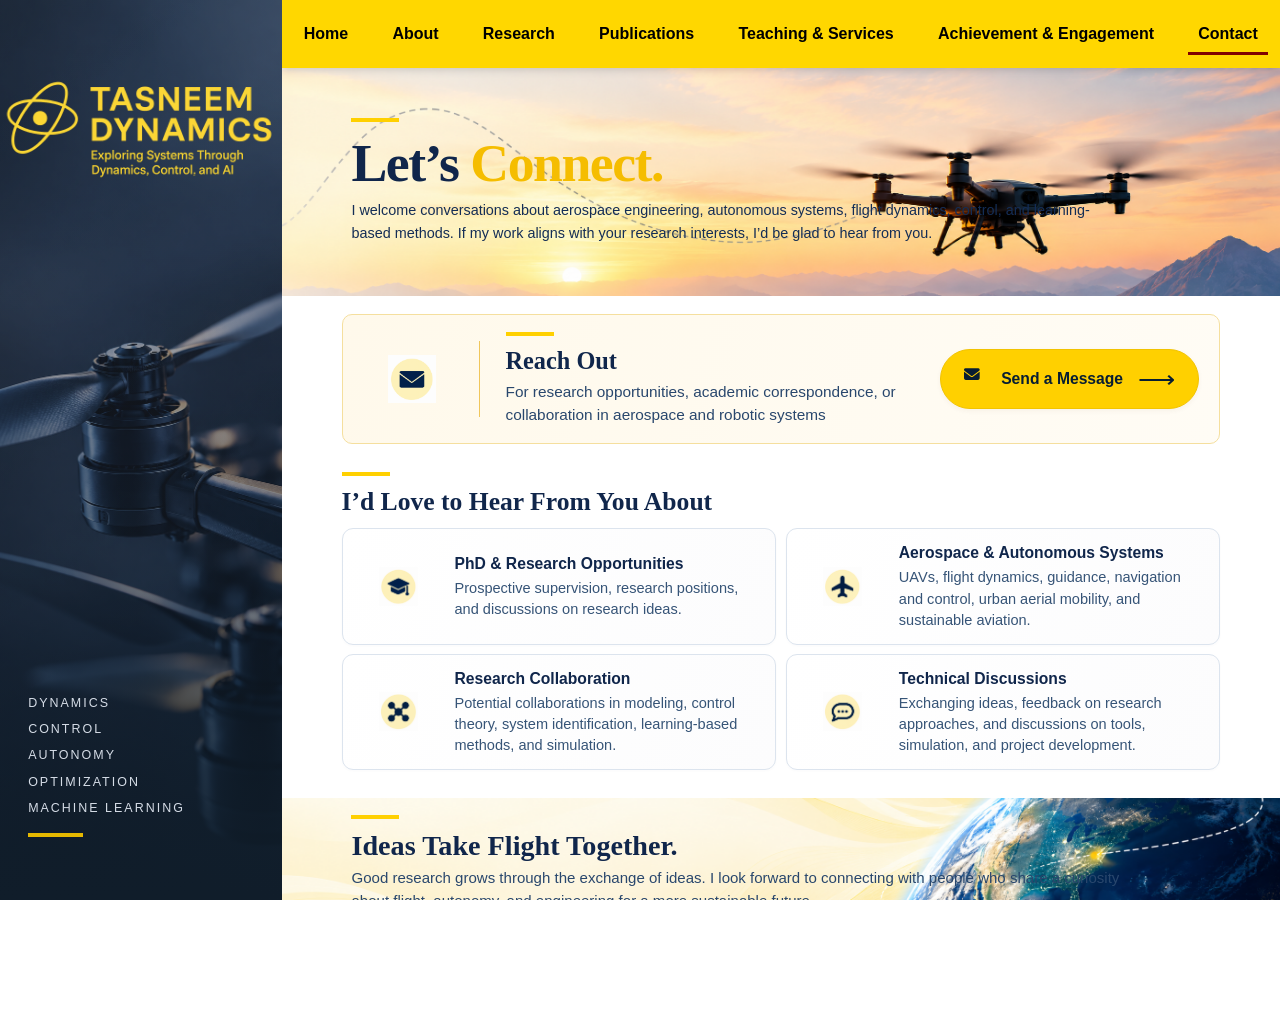
==== contact.html @ fa2614f3 "Update contact.html" ====
<!DOCTYPE html>
<html lang="en">
<head>
    <meta charset="UTF-8">
    <meta name="viewport" content="width=device-width, initial-scale=1.0">
    <title>Contact | Tasneem Dynamics</title>
    <link rel="stylesheet" href="global.css?v=1.0.0">
    <link rel="stylesheet" href="contact.css?v=1.0.0">
    <link href="https://fonts.googleapis.com/css2?family=Orbitron:wght@500&display=swap" rel="stylesheet">
    <link href="https://fonts.googleapis.com/css2?family=Montserrat:wght@700;800;900&display=swap" rel="stylesheet">
    <link rel="stylesheet" href="https://cdnjs.cloudflare.com/ajax/libs/font-awesome/6.5.2/css/all.min.css">
</head>

<body>
    <div class="homepage">
        <!-- LEFT PANEL: SHARED WITH HOMEPAGE -->
        <aside class="left-panel">
            <img src="logo1.png" alt="Tasneem Dynamics Logo" class="logo">
            <div class="sidebar-visual">
                <img src="Side Bar-Image.png" alt="" class="sidebar-bg">
            </div>

            <div class="sidebar-tags">
                <span>DYNAMICS</span>
                <span>CONTROL</span>
                <span>AUTONOMY</span>
                <span>OPTIMIZATION</span>
                <span>MACHINE LEARNING</span>
                <div class="sidebar-accent"></div>
            </div>
        </aside>

        <!-- RIGHT PANEL: SHARED WITH HOMEPAGE -->
        <div class="right-panel">

            <!-- NAVIGATION PANEL -->
            <nav class="navbar" aria-label="Main navigation">
                <ul> 
                    <li><a href="index.html">Home</a></li>
                    <li><a href="about.html">About</a></li>
                    <li><a href="research.html">Research</a></li>
                    <li><a href="publications.html">Publications</a></li>
                    <li><a href="teaching-and-services.html">Teaching & Services</a></li>
                    <li><a href="achievement.html">Achievement &amp; Engagement</a></li>
                    <li><a href="contact.html" class="active" aria-current="page">Contact</a></li>
                </ul>
            </nav>

            
            <!-- CONTACT PAGE CONTENT -->
            <main class="contact-page">
                <!-- HERO BANNER -->
                <section class="contact-hero">
                    <img src="Contact Banner.png" alt="" class="contact-hero-image">
                    <div class="contact-hero-content">
                        <div class="contact-accent"></div>
                        <h1>
                            Let’s <span>Connect.</span>
                        </h1>

                        <p class="contact-hero-description">
                            I welcome conversations about aerospace engineering,
                            autonomous systems, flight dynamics, control, and
                            learning-based methods. If my work aligns with your
                            research interests, I’d be glad to hear from you.
                        </p>
                    </div>
                </section>


                <!-- DIRECT CONTACT CARD -->
                <section class="contact-direct"
                         aria-labelledby="contact-direct-heading">
                    <!-- Envelope icon image -->
                    <div class="contact-mail-icon">
                        <img src="Envelope-Icon.png" alt="" aria-hidden="true">
                    </div>

                    <!-- Vertical divider -->
                    <div class="contact-direct-divider"
                         aria-hidden="true"></div>

                    <!-- Contact text -->
                    <div class="contact-direct-text">
                        <div class="contact-accent"></div>
                        <h2 id="contact-direct-heading">
                            Reach Out
                        </h2>

                        <p>
                            For research opportunities, academic correspondence,
                            or collaboration in aerospace and robotic systems
                        </p>

                    </div>
                    
                    <!-- Email button -->
                    <a class="contact-cta" href="mailto:atasneem3@gatech.edu?subject=Inquiry%20via%20Tasneem%20Dynamics">
                        <i class="fa-solid fa-envelope contact-cta-icon" aria-hidden="true"></i>
                        <span>Send a Message</span>
                        <span class="contact-cta-arrow"aria-hidden="true">⟶</span>
                    </a>
                </section>


                <!-- CONTACT TOPICS -->
                <section class="contact-topics"
                         aria-labelledby="contact-topics-heading">

                    <div class="contact-section-heading">
                        <div class="contact-accent"></div>
                        <h2 id="contact-topics-heading">
                            I’d Love to Hear From You About
                        </h2>

                    </div>
                    <div class="contact-topic-grid">

                        <!-- PhD & Research Opportunities -->
                        <article class="contact-topic-card">
                            <div class="contact-topic-icon">
                                <img src="Cap-Icon.png" alt="" aria-hidden="true">
                            </div>
                            <div class="contact-topic-text">
                                <h3>PhD &amp; Research Opportunities</h3>

                                <p>
                                    Prospective supervision, research positions,
                                    and discussions on research ideas.
                                </p>
                            </div>
                        </article>

                        <!-- Aerospace & Autonomous Systems -->
                        <article class="contact-topic-card">
                            <div class="contact-topic-icon">
                                <img src="Airplane-Icon.png" alt="" aria-hidden="true">
                            </div>

                            <div class="contact-topic-text">
                                <h3>Aerospace &amp; Autonomous Systems</h3>

                                <p>
                                    UAVs, flight dynamics, guidance, navigation
                                    and control, urban aerial mobility, and
                                    sustainable aviation.
                                </p>
                            </div>
                        </article>

                        <!-- Research Collaboration -->
                        <article class="contact-topic-card">

                            <div class="contact-topic-icon">
                                <img src="Network-Icon.png" alt="" aria-hidden="true">
                            </div>

                            <div class="contact-topic-text">
                                <h3>Research Collaboration</h3>

                                <p>
                                    Potential collaborations in modeling,
                                    control theory, system identification,
                                    learning-based methods, and simulation.
                                </p>
                            </div>
                        </article>

                        <!-- Technical Discussions -->
                        <article class="contact-topic-card">
                            <div class="contact-topic-icon">
                                <img src="Chat-Icon.png" alt="" aria-hidden="true">
                            </div>

                            <div class="contact-topic-text">
                                <h3>Technical Discussions</h3>

                                <p>
                                    Exchanging ideas, feedback on research
                                    approaches, and discussions on tools,
                                    simulation, and project development.
                                </p>
                            </div>
                        </article>
                    </div>
                </section>


                <!-- CLOSING SECTION -->
                <section class="contact-closing">

                    <img src="Closing Banner.png" alt="" class="contact-closing-image">
                    <div class="contact-closing-content">
                        <div class="contact-accent"></div>
                        <h2>
                            Ideas Take Flight Together.
                        </h2>

                        <p>
                            Good research grows through the exchange of ideas.
                            I look forward to connecting with people who share
                            a curiosity about flight, autonomy, and engineering
                            for a more sustainable future.
                        </p>
                    </div>
                </section>
            </main>


            <!-- FOOTER: SAME STRUCTURE AND CLASS NAMES AS HOMEPAGE -->
            <footer class="site-footer">
                <div class="footer-brand">
                    <img src="Footer-Logo.png" alt="Tasneem Dynamics" class="footer-logo">
                </div>

                <div class="footer-divider" aria-hidden="true"></div>

                <p class="footer-tagline">
                    "Exploring dynamics.  Advancing autonomy.  Shaping flight towards sustainabilty."
                </p>

                <div class="footer-divider footer-social-divider" aria-hidden="true"></div>
                <div class="footer-socials">
                    <a href="https://www.linkedin.com/in/anika-tasneem-a49618443/"
                       class="footer-social-link" aria-label="LinkedIn" title="LinkedIn">
                        <i class="fa-brands fa-linkedin-in" aria-hidden="true"></i>
                    </a>

                    <a href="https://github.com/ATasneem7"
                       class="footer-social-link"
                       aria-label="GitHub"
                       title="GitHub">

                        <i class="fa-brands fa-github"
                           aria-hidden="true"></i>
                    </a>

                    <a href="https://atasneem7.github.io/TasneemDynamics.github.io/"
                       class="footer-social-link"
                       aria-label="Research and academic profile"
                       title="Research profile">

                        <i class="fa-solid fa-graduation-cap"
                           aria-hidden="true"></i>
                    </a>

                    <a href="mailto:atasneem3@gatech.edu"
                       class="footer-social-link"
                       aria-label="Email"
                       title="Email">

                        <i class="fa-solid fa-envelope"
                           aria-hidden="true"></i>
                    </a>

                </div>

            </footer>

        </div>
    </div>

    <!-- Shared JavaScript -->
    <script src="script.js?v=1.0.3"></script>

</body>
</html>
---- global.css ----
/*GENERAL RESET */
*{
    margin:0;
    padding:0;
    box-sizing:border-box;
}

html,
body{
    width:100%;
    height:100%;
    overflow-x:hidden;
    font-family:'Roboto',sans-serif;
}

/*PAGE LAYOUT*/
.homepage{
    display:flex;
    width:100vw;
}

/* LEFT SIDEBAR */
.left-panel {
    flex: 0 0 22%;
    height: 100vh;
    position: sticky;
    top: 0;
    align-self: flex-start;

    display: flex;
    flex-direction: column;
    align-items: center;

    overflow: hidden;
    isolation: isolate;

    background: linear-gradient(
        145deg,
        #252B35 0%,
        #303745 55%,
        #182633 100%
    );
}

/* LOGO */
.logo {
    position: relative;
    z-index: 2;

    display: block;
    width: 130%;
    max-width: 430px;
    height: auto;

    margin-top: 5px;
    flex-shrink: 0;
}

/* BACKGROUND IMAGE AREA */
.sidebar-visual {
    position: absolute;
    inset: 0;                 /* Start at the very top */
    z-index: -1;
    overflow: hidden;
}

.sidebar-bg {
    display: block;
    width: 100%;
    height: 100%;
    object-fit: cover;
    object-position: center;
    opacity: 0.65;
}

/* DARK OVERLAY FOR READABILITY */
.sidebar-visual::after {
    content: "";
    position: absolute;
    inset: 0;
    background: linear-gradient(
        to bottom,
        rgba(37, 43, 53, 0.20) 0%,
        rgba(25, 35, 48, 0.15) 35%,
        rgba(13, 25, 38, 0.45) 70%,
        #101D2A 100%
    );
}

/* RESEARCH TAGS */
.sidebar-tags {
    position: absolute;
    z-index: 2;
    left: 10%;
    bottom: 7%;
    display: flex;
    flex-direction: column;
    align-items: flex-start;
    gap: 10px;
    color: #D5DCE6;
    font-family: 'Roboto', sans-serif;
    font-size: 0.78rem;
    font-weight: 500;
    letter-spacing: 2px;
    line-height: 1.3;
}

/* YELLOW ACCENT LINE */
.sidebar-accent {
    width: 55px;
    height: 4px;
    margin-top: 7px;
    background: #E5B800;
}

/* RESPONSIVE ADJUSTMENTS */
@media (max-width: 900px) {
    .left-panel {
        flex-basis: 25%;
    }

    .logo {
        width: 90%;
        margin-top:45px;
    }

    .sidebar-tags {
        left: 8%;
        font-size: 0.68rem;
        letter-spacing: 1.5px;
        gap: 8px;
    }
}

@media (max-width: 600px) {
    .left-panel {
        display: none;
    }
}

/*RIGHT PANEL*/
.right-panel{
    flex:1;
    position:relative;
    background:#ffffff;
    display:flex;
    flex-direction:column;
    padding:0;
    margin:0;
    overflow-y:auto;
}

/*NAVBAR */
.navbar{
    position:absolute;
    top:0;
    left:0;
    width:100%;
    height:68px;
    background:#FFD700;
    z-index:100;
    box-shadow:0 2px 8px rgba(0,0,0,0.15);
    animation:slideDown 0.6s ease;
}

.navbar ul{
    height:100%;
    display:flex;
    justify-content:space-around;
    align-items:center;
    list-style:none;
}

.navbar li a{
    text-decoration:none;
    color:#000;
    font-weight:700;
    font-size:1rem;
    position:relative;
    transition:0.3s ease;
}

.navbar li a:hover{
    color:#9e2a2b;
}

.navbar li a::after{
    content:"";
    position:absolute;
    left:0;
    bottom:-4px;
    width:0;
    height:2px;
    background:#fcbf49;
    transition:0.3s ease;
}

.navbar li a:hover::after{
    width:100%;
}

/* CURRENT PAGE INDICATOR */
.navbar li a.active,
.navbar li a[aria-current="page"] {
    color: #000000;
    font-weight: 700; /* Keep the original font weight */
    background: transparent;
    border-radius: 0;
}

/* Active underline uses the existing hover accent color */
.navbar li a.active::after,
.navbar li a[aria-current="page"]::after {
    width: 100%;
    height: 3px;
    background: #800000;
}

/* Give links some breathing room for the highlight */
.navbar li a {
    display: inline-block;
    padding: 8px 10px;
}


/* TASNEEM DYNAMICS FOOTER */
.site-footer {
    width: 100%;
    min-height: 90px;
    padding: 12px 28px;

    display: flex;
    align-items: center;
    justify-content: space-between;
    gap: 22px;

    flex-shrink: 0;

    background: linear-gradient(
        105deg,
        #001725 0%,
        #062337 55%,
        #001725 100%
    );

    color: #ffffff;
    border-top: 1px solid rgba(255, 255, 255, 0.12);
}

/* COMPLETE BRAND LOGO */

.footer-brand {
    flex: 0 0 155px;
    min-width: 0;

    display: flex;
    align-items: center;
    justify-content: flex-start;
}

.footer-logo {
    display: block;
    width: 155px;
    max-width: 100%;
    height: auto;
    max-height: 62px;
    object-fit: contain;
    object-position: left center;
}

/* VERTICAL ACCENT DIVIDERS */

.footer-divider {
    width: 2px;
    height: 40px;
    flex: 0 0 2px;
    opacity: 1;
    background: #FFFFFF;
}

/* TAGLINE */

.footer-tagline {
    flex: 1 1 auto;
    min-width: 0;
    margin: 0;
    padding: 0 8px;

    color: #E5EAF0;
    font-family: Georgia, "Times New Roman", serif;
    font-size: 15px;
    font-style: italic;
    font-weight: 600;
    line-height: 1.6;
    text-align: center;
}

/* SOCIAL ICON GROUP */

.footer-socials {
    display: flex;
    align-items: center;
    justify-content: flex-end;
    gap: 17px;
    flex: 0 0 auto;
}

/* CIRCULAR SOCIAL ICONS */

.footer-social-link {
    width: 36px;
    height: 36px;
    flex: 0 0 36px;

    display: inline-flex;
    align-items: center;
    justify-content: center;

    border-radius: 50%;
    background: #F4F6FA;
    color: #10263B;

    font-size: 18px;
    text-decoration: none;

    transition:
        background 0.2s ease,
        color 0.2s ease,
        transform 0.2s ease;
}

.footer-social-link:hover {
    background: #FFD000;
    color: #10263B;
    transform: translateY(-2px);
}

/* TABLET */

@media (max-width: 1050px) {
    .site-footer {
        padding: 14px 18px;
        gap: 14px;
    }

    .footer-brand {
        flex-basis: 125px;
    }

    .footer-logo {
        width: 125px;
    }

    .footer-tagline {
        font-size: 12px;
        padding: 0 4px;
    }

    .footer-socials {
        gap: 10px;
    }

    .footer-social-link {
        width: 33px;
        height: 33px;
        flex-basis: 33px;
        font-size: 16px;
    }
}

/* MOBILE */

@media (max-width: 700px) {
    .site-footer {
        flex-wrap: wrap;
        justify-content: center;
        padding: 20px 18px;
        gap: 14px;
    }

    .footer-brand {
        flex: 0 1 155px;
        justify-content: center;
    }

    .footer-logo {
        width: 155px;
    }

    .footer-divider {
        display: none;
    }

    .footer-tagline {
        flex: 0 0 100%;
        order: 2;
        text-align: center;
        font-size: 12px;
    }

    .footer-socials {
        flex: 0 0 100%;
        order: 3;
        justify-content: center;
        gap: 16px;
    }

    .footer-social-link {
        width: 35px;
        height: 35px;
        flex-basis: 35px;
    }
}
---- contact.css ----
/* CONTACT PAGE-specific styles only. */

/* PAGE CONTENT */
.contact-page {
    width: 100%;
    flex: 0 0 auto;
    padding-top: 68px;
    background: #FFFFFF;
    color: #10264B;
    overflow: hidden;
}

/* HERO BANNER */
.contact-hero {
    position: relative;
    width: 100%;
    min-height: 228px;
    display: flex;
    align-items: center;
    overflow: hidden;
    isolation: isolate;
    background: #FFF9EE;
}

.contact-hero-image {
    position: absolute;
    inset: 0;
    z-index: -1;
    display: block;
    width: 100%;
    height: 100%;
    object-fit: cover;
    object-position: center;
}

.contact-hero-content {
    position: relative;
    z-index: 1;
    width: 100%;
    max-width: 850px;
    padding: 20px 0 22px;
    margin-left: 7%;
}

.contact-accent {
    width: 48px;
    height: 4px;
    flex: 0 0 auto;
    background: #FFD000;
    margin-bottom: 12px;
}

.contact-hero-content h1 {
    margin: 0 0 7px;
    color: #10264B;
    font-family: Georgia, "Times New Roman", serif;
    font-size: clamp(2.8rem, 4.2vw, 4.5rem);
    font-weight: 700;
    line-height: 1.08;
    letter-spacing: -1.5px;
}

.contact-hero-content h1 span {
    color: #F5BD00;
}

.contact-hero-description {
    max-width: 740px;
    margin: 0;
    color: #142D55;
    font-family: "Roboto", Arial, sans-serif;
    font-size: clamp(0.9rem, 1.1vw, 1.12rem);
    font-weight: 400;
    line-height: 1.55;
}


/* DIRECT CONTACT CARD*/

.contact-direct {
    width: 88%;
    max-width: 1280px;
    min-height: 120px;
    margin: 18px auto 28px;
    padding: 17px 20px 17px 28px;
    display: flex;
    align-items: center;
    gap: 26px;
    background: linear-gradient(
        105deg,
        #FFF9EB 0%,
        #FFFCF5 100%
    );
    border: 1px solid #F5DF9E;
    border-radius: 10px;
}


/* Envelope icon circle */

.contact-mail-icon {
    width: 82px;
    height: 82px;
    flex: 0 0 82px;
    display: flex;
    align-items: center;
    justify-content: center;
    border-radius: 50%;
}

.contact-mail-icon img {
    display: block;
    width: 48px;
    height: 48px;
    object-fit: contain;
}

/* Vertical divider */
.contact-direct-divider {
    width: 1px;
    height: 76px;
    flex: 0 0 1px;
    background: #F0C65B;
}

/* Direct-contact text */
.contact-direct-text {
    flex: 1 1 auto;
    min-width: 0;
}

.contact-direct-text .contact-accent {
    margin-bottom: 10px;
}

.contact-direct-text h2 {
    margin: 0 0 5px;
    color: #10264B;
    font-family: Georgia, "Times New Roman", serif;
    font-size: clamp(1.45rem, 1.9vw, 1.9rem);
    font-weight: 700;
    line-height: 1.2;
}

.contact-direct-text p {
    max-width: 610px;
    margin: 0;
    color: #29476D;
    font-family: "Roboto", Arial, sans-serif;
    font-size: 0.96rem;
    line-height: 1.5;
}


/* Yellow email button */

.contact-cta {
    min-height: 60px;
    min-width: 230px;
    flex: 0 0 auto;
    padding: 12px 23px;
    display: inline-flex;
    align-items: center;
    justify-content: center;
    gap: 12px;
    background: #FFD000;
    border: 1px solid #F2C300;
    border-radius: 999px;
    color: #071D32;
    font-family: "Roboto", Arial, sans-serif;
    font-size: 0.98rem;
    font-weight: 700;
    text-decoration: none;
    white-space: nowrap;
    box-shadow: 0 2px 5px rgba(90, 65, 0, 0.05);
    transition:
        background 0.2s ease,
        box-shadow 0.2s ease,
        transform 0.2s ease;
}

.contact-cta-icon {
    display: block;
    width: 25px;
    height: 25px;
    flex: 0 0 25px;
    object-fit: contain;
}

.contact-cta-arrow {
    display: inline-block;
    margin-left: 3px;
    font-family: Arial, sans-serif;
    font-size: 1.65rem;
    font-weight: 400;
    line-height: 1;
}

.contact-cta:hover {
    background: #F5C400;
    box-shadow: 0 5px 12px rgba(90, 65, 0, 0.14);
    transform: translateY(-2px);
}

.contact-cta:focus-visible {
    outline: 3px solid #10264B;
    outline-offset: 4px;
}


/* CONTACT TOPICS*/

.contact-topics {
    width: 88%;
    max-width: 1280px;
    margin: 0 auto 28px;
}


/* Accent line and section heading */
.contact-section-heading {
    margin: 0 0 10px;
}

.contact-section-heading .contact-accent {
    margin-bottom: 10px;
}

.contact-section-heading h2 {
    margin: 0;
    color: #10264B;
    font-family: Georgia, "Times New Roman", serif;
    font-size: clamp(1.55rem, 2vw, 2rem);
    font-weight: 700;
    line-height: 1.25;
}


/* Two-column card grid */
.contact-topic-grid {
    display: grid;
    grid-template-columns: repeat(2, minmax(0, 1fr));
    gap: 9px 10px;
}


/* Individual cards */
.contact-topic-card {
    min-width: 0;
    min-height: 96px;
    padding: 13px 22px;
    display: flex;
    align-items: center;
    gap: 22px;
    background: linear-gradient(
        110deg,
        #FFFFFF 0%,
        #FCFCFD 100%
    );

    border: 1px solid #DCE4EE;
    border-radius: 11px;
    box-shadow: 0 1px 3px rgba(16, 38, 75, 0.025);
    transition:
        border-color 0.2s ease,
        box-shadow 0.2s ease,
        transform 0.2s ease;
}

.contact-topic-card:hover {
    border-color: #E5C65F;
    box-shadow: 0 4px 12px rgba(16, 38, 75, 0.07);
    transform: translateY(-2px);
}

/* Circular image-icon backgrounds */
.contact-topic-icon {
    width: 68px;
    height: 68px;
    flex: 0 0 68px;
    display: flex;
    align-items: center;
    justify-content: center;
    border-radius: 50%;
}

.contact-topic-icon img {
    display: block;
    width: 39px;
    height: 39px;
    object-fit: contain;
}

/* Card headings and descriptions */
.contact-topic-text {
    flex: 1 1 auto;
    min-width: 0;
}

.contact-topic-text h3 {
    margin: 0 0 4px;
    color: #10264B;
    font-family: "Roboto", Arial, sans-serif;
    font-size: 0.98rem;
    font-weight: 700;
    line-height: 1.35;
}

.contact-topic-text p {
    margin: 0;
    color: #365477;
    font-family: "Roboto", Arial, sans-serif;
    font-size: 0.91rem;
    font-weight: 400;
    line-height: 1.45;
}

/* CLOSING BANNER */
.contact-closing {
    position: relative;
    width: 100%;
    min-height: 126px;
    display: flex;
    align-items: center;
    overflow: hidden;
    isolation: isolate;
    background: #FFF9EC;
}

.contact-closing-image {
    position: absolute;
    inset: 0;
    z-index: -1;
    display: block;
    width: 100%;
    height: 100%;
    object-fit: cover;
    object-position: center;
}

.contact-closing-content {
    position: relative;
    z-index: 1;
    width: 100%;
    max-width: 900px;
    padding: 17px 0 19px;
    margin-left: 7%;
}

.contact-closing-content .contact-accent {
    margin-bottom: 10px;
}

.contact-closing-content h2 {
    margin: 0 0 4px;
    color: #10264B;
    font-family: Georgia, "Times New Roman", serif;
    font-size: clamp(1.6rem, 2.2vw, 2.15rem);
    font-weight: 700;
    line-height: 1.2;
}

.contact-closing-content p {
    max-width: 790px;
    margin: 0;
    color: #29476D;
    font-family: "Roboto", Arial, sans-serif;
    font-size: 0.94rem;
    line-height: 1.5;
}


/* RESPONSIVE ADJUSTMENTS*/
/* Medium screens */

@media (max-width: 1100px) {
    .contact-hero-content {
        margin-left: 5%;
        max-width: 78%;
    }
    .contact-direct {
        width: 92%;
        gap: 18px;
        padding: 17px 18px;
    }
    .contact-cta {
        min-width: 195px;
        padding: 12px 17px;
        gap: 9px;
        font-size: 0.9rem;
    }
    .contact-topics {
        width: 92%;
    }
    .contact-topic-card {
        padding: 12px 15px;
        gap: 15px;
    }
    .contact-topic-icon {
        width: 60px;
        height: 60px;
        flex-basis: 60px;
    }
    .contact-topic-icon img {
        width: 35px;
        height: 35px;
    }

    .contact-topic-text h3 {
        font-size: 0.92rem;
    }
    .contact-topic-text p {
        font-size: 0.85rem;
    }
    .contact-closing-content {
        margin-left: 5%;
        max-width: 76%;
    }
}

/* Tablets and narrower layouts */
@media (max-width: 800px) {
    .contact-hero {
        min-height: 240px;
    }
    .contact-hero-content {
        max-width: 86%;
        margin-left: 5%;
        padding: 24px 0;
    }
    .contact-hero-content h1 {
        font-size: clamp(2.5rem, 6vw, 3.5rem);
    }
    .contact-hero-description {
        max-width: 570px;
        font-size: 0.92rem;
    }
    .contact-direct {
        align-items: center;
        flex-wrap: wrap;
        gap: 16px;
        padding: 20px;
        margin-top: 20px;
        margin-bottom: 30px;
    }
    .contact-mail-icon {
        width: 68px;
        height: 68px;
        flex-basis: 68px;
    }

    .contact-mail-icon img {
        width: 40px;
        height: 40px;
    }
    .contact-direct-divider {
        height: 65px;
    }
    .contact-direct-text {
        flex: 1 1 60%;
    }
    .contact-cta {
        margin-left: auto;
    }
    .contact-topic-grid {
        grid-template-columns: 1fr;
        gap: 10px;
    }
    .contact-topic-card {
        min-height: 100px;
        padding: 15px 20px;
        gap: 20px;
    }
    .contact-topic-icon {
        width: 68px;
        height: 68px;
        flex-basis: 68px;
    }
    .contact-topic-icon img {
        width: 39px;
        height: 39px;
    }
    .contact-topic-text h3 {
        font-size: 0.98rem;
    }
    .contact-topic-text p {
        font-size: 0.91rem;
    }
    .contact-topics {
        margin-bottom: 30px;
    }
    .contact-closing {
        min-height: 145px;
    }
    .contact-closing-content {
        max-width: 85%;
        padding: 22px 0;
    }
}

/* Mobile screens */
@media (max-width: 600px) {

    .contact-page {
        padding-top: 68px;
    }
    .contact-hero {
        min-height: 265px;
    }
    .contact-hero-image {
        object-position: 62% center;
    }
    .contact-hero-content {
        max-width: 90%;
        margin-left: 5%;
        padding: 25px 0;
    }
    .contact-hero-content h1 {
        font-size: clamp(2.35rem, 9vw, 3.1rem);
        letter-spacing: -0.8px;
    }
    .contact-hero-description {
        max-width: 100%;
        font-size: 0.87rem;
        line-height: 1.55;
    }
    .contact-direct {
        width: 92%;
        margin-top: 18px;
        margin-bottom: 30px;

        padding: 20px 17px;
        gap: 14px;
    }
    .contact-mail-icon {
        width: 58px;
        height: 58px;
        flex-basis: 58px;
    }
    .contact-mail-icon img {
        width: 34px;
        height: 34px;
    }
    .contact-direct-divider {
        height: 58px;
    }
    .contact-direct-text {
        flex: 1 1 calc(100% - 90px);
    }
    .contact-direct-text h2 {
        font-size: 1.4rem;
    }
    .contact-direct-text p {
        font-size: 0.86rem;
    }
    .contact-cta {
        width: 100%;
        min-width: 0;
        min-height: 54px;
        margin: 5px 0 0;
        padding: 12px 18px;
    }

    .contact-topics {
        width: 92%;
        margin-bottom: 28px;
    }
    .contact-section-heading {
        margin-bottom: 14px;
    }

    .contact-section-heading h2 {
        font-size: 1.55rem;
    }
    .contact-topic-card {
        min-height: 100px;
        padding: 14px;
        gap: 14px;
    }
    .contact-topic-icon {
        width: 57px;
        height: 57px;
        flex-basis: 57px;
    }
    .contact-topic-icon img {
        width: 33px;
        height: 33px;
    }

    .contact-topic-text h3 {
        font-size: 0.91rem;
    }

    .contact-topic-text p {
        font-size: 0.83rem;
        line-height: 1.45;
    }

    .contact-closing {
        min-height: 175px;
    }

    .contact-closing-image {
        object-position: 60% center;
    }

    .contact-closing-content {
        max-width: 90%;
        margin-left: 5%;
        padding: 22px 0;
    }

    .contact-closing-content h2 {
        font-size: 1.55rem;
    }

    .contact-closing-content p {
        font-size: 0.86rem;
        line-height: 1.5;
    }
}
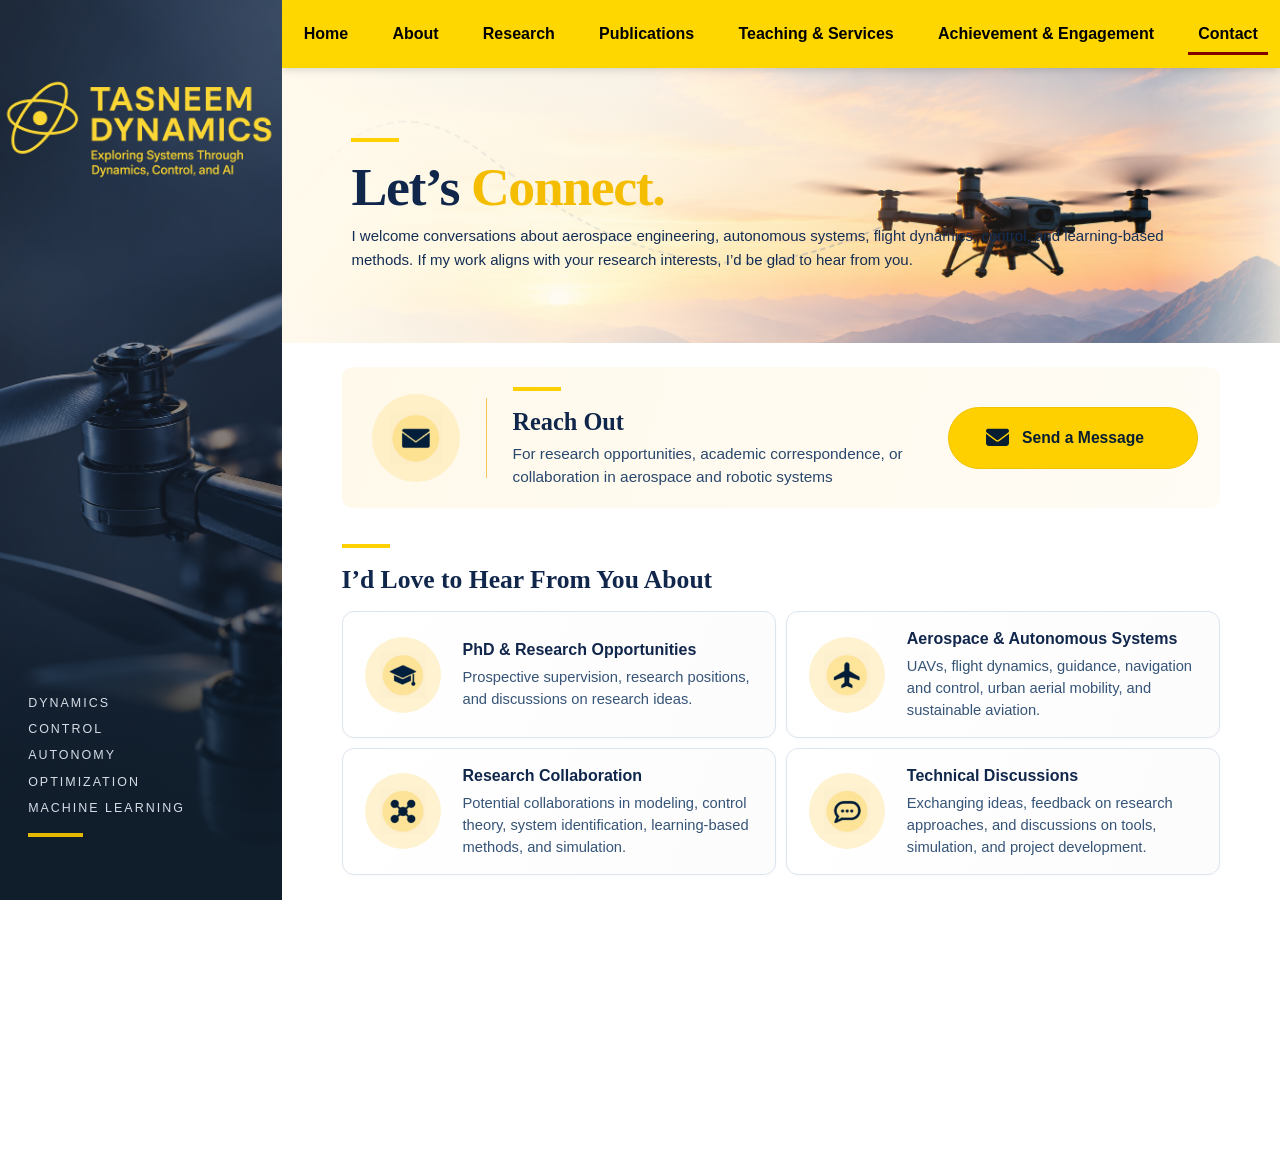
==== commit bd4be0e0: "Update contact.html" ====
--- a/contact.html
+++ b/contact.html
@@ -95,11 +95,12 @@
                     </div>
                     
                     <!-- Email button -->
-                    <a class="contact-cta" href="mailto:atasneem3@gatech.edu?subject=Inquiry%20via%20Tasneem%20Dynamics">
-                        <i class="fa-solid fa-envelope contact-cta-icon" aria-hidden="true"></i>
-                        <span>Send a Message</span>
-                        <span class="contact-cta-arrow"aria-hidden="true">⟶</span>
-                    </a>
+                   <a class="contact-cta" href="mailto:atasneem3@gatech.edu?subject=Inquiry%20via%20Tasneem%20Dynamics">
+                    <i class="fa-solid fa-envelope contact-cta-icon" aria-hidden="true"></i>
+                    <span>Send a Message</span>
+                    <span class="contact-cta-arrow" aria-hidden="true"></span>
+                </a>
+
                 </section>
 
 
--- a/contact.css
+++ b/contact.css
@@ -1,150 +1,218 @@
-/* CONTACT PAGE-specific styles only. */
-
-/* PAGE CONTENT */
+
+/* CONTACT PAGE */
 .contact-page {
     width: 100%;
     flex: 0 0 auto;
     padding-top: 68px;
-    background: #FFFFFF;
+    overflow: hidden;
+    background: #fff;
     color: #10264B;
-    overflow: hidden;
 }
 
 /* HERO BANNER */
+
 .contact-hero {
     position: relative;
+    isolation: isolate;
+    overflow: hidden;
     width: 100%;
-    min-height: 228px;
+    min-height: 275px;
     display: flex;
     align-items: center;
-    overflow: hidden;
-    isolation: isolate;
-    background: #FFF9EE;
-}
+    background: #FFF7E8;
+}
+
 
 .contact-hero-image {
+    position: absolute;
+    z-index: -2;
+    top: 0;
+    left: -3%;
+    width: 106%;
+    height: 100%;
+    display: block;
+    object-fit: cover;
+    object-position: center 58%;
+    -webkit-mask-image: linear-gradient(
+        to right,
+        transparent 0%,
+        rgba(0, 0, 0, 0.35) 5%,
+        #000 15%,
+        #000 85%,
+        rgba(0, 0, 0, 0.35) 95%,
+        transparent 100%
+    );
+
+    mask-image: linear-gradient(
+        to right,
+        transparent 0%,
+        rgba(0, 0, 0, 0.35) 5%,
+        #000 15%,
+        #000 85%,
+        rgba(0, 0, 0, 0.35) 95%,
+        transparent 100%
+    );
+}
+
+.contact-hero::after {
+    content: "";
     position: absolute;
     inset: 0;
     z-index: -1;
-    display: block;
-    width: 100%;
-    height: 100%;
-    object-fit: cover;
-    object-position: center;
+    pointer-events: none;
+
+    background: linear-gradient(
+        90deg,
+        rgba(255, 250, 237, 0.90) 0%,
+        rgba(255, 250, 237, 0.68) 35%,
+        rgba(255, 250, 237, 0.12) 63%,
+        rgba(255, 250, 237, 0.00) 100%
+    );
 }
 
 .contact-hero-content {
     position: relative;
     z-index: 1;
+
     width: 100%;
-    max-width: 850px;
-    padding: 20px 0 22px;
+    max-width: 1000px;
+
     margin-left: 7%;
-}
+    padding: 23px 20px 25px 0;
+}
+
+/* Keep the accent, but increase its separation from
+   the heading below it. */
 
 .contact-accent {
     width: 48px;
     height: 4px;
     flex: 0 0 auto;
+
+    margin-bottom: 16px;
     background: #FFD000;
-    margin-bottom: 12px;
 }
 
 .contact-hero-content h1 {
-    margin: 0 0 7px;
+    margin: 0 0 8px;
+
     color: #10264B;
     font-family: Georgia, "Times New Roman", serif;
-    font-size: clamp(2.8rem, 4.2vw, 4.5rem);
+    font-size: clamp(3rem, 4.2vw, 4.35rem);
     font-weight: 700;
+    letter-spacing: -1.4px;
     line-height: 1.08;
-    letter-spacing: -1.5px;
 }
 
 .contact-hero-content h1 span {
     color: #F5BD00;
 }
 
+/* Keep the intro as a readable text block spanning
+   horizontally across the banner. */
+
 .contact-hero-description {
-    max-width: 740px;
+    width: 100%;
+    max-width: 850px;
     margin: 0;
+
     color: #142D55;
     font-family: "Roboto", Arial, sans-serif;
-    font-size: clamp(0.9rem, 1.1vw, 1.12rem);
-    font-weight: 400;
+    font-size: clamp(0.94rem, 1.12vw, 1.1rem);
     line-height: 1.55;
 }
 
 
-/* DIRECT CONTACT CARD*/
+/* =========================================================
+   DIRECT CONTACT CARD
+   No visible outer border; generous internal spacing
+   ========================================================= */
 
 .contact-direct {
     width: 88%;
     max-width: 1280px;
-    min-height: 120px;
-    margin: 18px auto 28px;
-    padding: 17px 20px 17px 28px;
+    min-height: 128px;
+
+    margin: 24px auto 36px;
+    padding: 20px 22px 20px 30px;
+
     display: flex;
     align-items: center;
     gap: 26px;
+
     background: linear-gradient(
         105deg,
         #FFF9EB 0%,
         #FFFCF5 100%
     );
-    border: 1px solid #F5DF9E;
+
+    border: none;
     border-radius: 10px;
-}
-
-
-/* Envelope icon circle */
+    box-shadow: none;
+}
+
+/* Direct-contact envelope image */
 
 .contact-mail-icon {
-    width: 82px;
-    height: 82px;
-    flex: 0 0 82px;
+    width: 88px;
+    height: 88px;
+    flex: 0 0 88px;
+
     display: flex;
     align-items: center;
     justify-content: center;
+
+    background: #FFF0C8;
     border-radius: 50%;
 }
 
 .contact-mail-icon img {
     display: block;
-    width: 48px;
-    height: 48px;
+    width: 54px;
+    height: 54px;
+
     object-fit: contain;
-}
-
-/* Vertical divider */
+
+    /* Helps remove white backgrounds from the icon image.
+       Transparent PNGs are preferable when available. */
+    mix-blend-mode: multiply;
+}
+
+/* Divider */
+
 .contact-direct-divider {
     width: 1px;
-    height: 76px;
+    height: 80px;
     flex: 0 0 1px;
+
     background: #F0C65B;
 }
 
 /* Direct-contact text */
+
 .contact-direct-text {
     flex: 1 1 auto;
     min-width: 0;
 }
 
 .contact-direct-text .contact-accent {
-    margin-bottom: 10px;
+    margin-bottom: 16px;
 }
 
 .contact-direct-text h2 {
-    margin: 0 0 5px;
+    margin: 0 0 6px;
+
     color: #10264B;
     font-family: Georgia, "Times New Roman", serif;
-    font-size: clamp(1.45rem, 1.9vw, 1.9rem);
+    font-size: clamp(1.5rem, 1.9vw, 1.9rem);
     font-weight: 700;
     line-height: 1.2;
 }
 
 .contact-direct-text p {
-    max-width: 610px;
+    max-width: 620px;
     margin: 0;
+
     color: #29476D;
     font-family: "Roboto", Arial, sans-serif;
     font-size: 0.96rem;
@@ -152,27 +220,34 @@
 }
 
 
-/* Yellow email button */
+/* =========================================================
+   EMAIL BUTTON
+   Font Awesome envelope and thicker arrow
+   ========================================================= */
 
 .contact-cta {
-    min-height: 60px;
-    min-width: 230px;
+    min-height: 62px;
+    min-width: 250px;
     flex: 0 0 auto;
-    padding: 12px 23px;
+
+    padding: 12px 25px;
+
     display: inline-flex;
     align-items: center;
     justify-content: center;
-    gap: 12px;
+    gap: 13px;
+
     background: #FFD000;
     border: 1px solid #F2C300;
     border-radius: 999px;
+
     color: #071D32;
     font-family: "Roboto", Arial, sans-serif;
     font-size: 0.98rem;
     font-weight: 700;
     text-decoration: none;
     white-space: nowrap;
-    box-shadow: 0 2px 5px rgba(90, 65, 0, 0.05);
+
     transition:
         background 0.2s ease,
         box-shadow 0.2s ease,
@@ -180,20 +255,24 @@
 }
 
 .contact-cta-icon {
-    display: block;
-    width: 25px;
-    height: 25px;
-    flex: 0 0 25px;
-    object-fit: contain;
+    display: inline-block;
+    flex: 0 0 auto;
+
+    color: #071D32;
+    font-size: 23px;
 }
 
 .contact-cta-arrow {
     display: inline-block;
     margin-left: 3px;
+
+    color: #071D32;
     font-family: Arial, sans-serif;
-    font-size: 1.65rem;
-    font-weight: 400;
+    font-size: 1.8rem;
+    font-weight: 900;
     line-height: 1;
+
+    -webkit-text-stroke: 0.7px #071D32;
 }
 
 .contact-cta:hover {
@@ -208,50 +287,56 @@
 }
 
 
-/* CONTACT TOPICS*/
+/* =========================================================
+   CONTACT TOPICS
+   Larger image icons and card styling matching reference
+   ========================================================= */
 
 .contact-topics {
     width: 88%;
     max-width: 1280px;
-    margin: 0 auto 28px;
-}
-
-
-/* Accent line and section heading */
+
+    margin: 0 auto 38px;
+}
+
 .contact-section-heading {
-    margin: 0 0 10px;
+    margin: 0 0 15px;
 }
 
 .contact-section-heading .contact-accent {
-    margin-bottom: 10px;
+    margin-bottom: 16px;
 }
 
 .contact-section-heading h2 {
     margin: 0;
+
     color: #10264B;
     font-family: Georgia, "Times New Roman", serif;
-    font-size: clamp(1.55rem, 2vw, 2rem);
+    font-size: clamp(1.6rem, 2vw, 2rem);
     font-weight: 700;
     line-height: 1.25;
 }
 
-
-/* Two-column card grid */
+/* Two-column layout */
+
 .contact-topic-grid {
     display: grid;
     grid-template-columns: repeat(2, minmax(0, 1fr));
-    gap: 9px 10px;
-}
-
-
-/* Individual cards */
+    gap: 10px 10px;
+}
+
+/* Individual topic cards */
+
 .contact-topic-card {
     min-width: 0;
-    min-height: 96px;
-    padding: 13px 22px;
+    min-height: 112px;
+
+    padding: 16px 22px;
+
     display: flex;
     align-items: center;
     gap: 22px;
+
     background: linear-gradient(
         110deg,
         #FFFFFF 0%,
@@ -259,8 +344,10 @@
     );
 
     border: 1px solid #DCE4EE;
-    border-radius: 11px;
+    border-radius: 12px;
+
     box-shadow: 0 1px 3px rgba(16, 38, 75, 0.025);
+
     transition:
         border-color 0.2s ease,
         box-shadow 0.2s ease,
@@ -273,318 +360,388 @@
     transform: translateY(-2px);
 }
 
-/* Circular image-icon backgrounds */
+/* Larger pale-yellow icon circles */
+
 .contact-topic-icon {
-    width: 68px;
-    height: 68px;
-    flex: 0 0 68px;
+    width: 76px;
+    height: 76px;
+    flex: 0 0 76px;
+
     display: flex;
     align-items: center;
     justify-content: center;
+
+    background: #FFF2D0;
     border-radius: 50%;
 }
 
 .contact-topic-icon img {
     display: block;
-    width: 39px;
-    height: 39px;
+    width: 46px;
+    height: 46px;
+
     object-fit: contain;
-}
-
-/* Card headings and descriptions */
+    mix-blend-mode: multiply;
+}
+
 .contact-topic-text {
     flex: 1 1 auto;
     min-width: 0;
 }
 
 .contact-topic-text h3 {
-    margin: 0 0 4px;
+    margin: 0 0 5px;
+
     color: #10264B;
     font-family: "Roboto", Arial, sans-serif;
-    font-size: 0.98rem;
+    font-size: 1rem;
     font-weight: 700;
     line-height: 1.35;
 }
 
 .contact-topic-text p {
     margin: 0;
+
     color: #365477;
     font-family: "Roboto", Arial, sans-serif;
-    font-size: 0.91rem;
+    font-size: 0.92rem;
     font-weight: 400;
-    line-height: 1.45;
-}
-
-/* CLOSING BANNER */
+    line-height: 1.5;
+}
+
+
+/* =========================================================
+   CLOSING BANNER
+   Taller section, text contained on left, Earth on right
+   ========================================================= */
+
 .contact-closing {
     position: relative;
+    isolation: isolate;
+    overflow: hidden;
+
     width: 100%;
-    min-height: 126px;
+    min-height: 170px;
+
     display: flex;
     align-items: center;
-    overflow: hidden;
-    isolation: isolate;
-    background: #FFF9EC;
-}
+
+    background: #FFF8E9;
+}
+
+/* Increase image height and anchor the Earth toward the
+   right. The image is clipped inside this section only. */
 
 .contact-closing-image {
+    position: absolute;
+    z-index: -2;
+
+    top: 0;
+    left: 0;
+
+    width: 100%;
+    height: 100%;
+
+    display: block;
+    object-fit: cover;
+    object-position: right 48%;
+}
+
+/* Warm text-side gradient keeps the writing readable and
+   reduces the chance of text overlapping the Earth. */
+
+.contact-closing::after {
+    content: "";
     position: absolute;
     inset: 0;
     z-index: -1;
-    display: block;
-    width: 100%;
-    height: 100%;
-    object-fit: cover;
-    object-position: center;
+    pointer-events: none;
+
+    background: linear-gradient(
+        90deg,
+        rgba(255, 249, 235, 0.98) 0%,
+        rgba(255, 249, 235, 0.94) 38%,
+        rgba(255, 249, 235, 0.72) 56%,
+        rgba(255, 249, 235, 0.08) 76%,
+        rgba(255, 249, 235, 0.00) 100%
+    );
 }
 
 .contact-closing-content {
     position: relative;
     z-index: 1;
-    width: 100%;
+
+    width: 68%;
     max-width: 900px;
-    padding: 17px 0 19px;
+
     margin-left: 7%;
+    padding: 22px 0 24px;
 }
 
 .contact-closing-content .contact-accent {
-    margin-bottom: 10px;
+    margin-bottom: 16px;
 }
 
 .contact-closing-content h2 {
-    margin: 0 0 4px;
+    margin: 0 0 6px;
+
     color: #10264B;
     font-family: Georgia, "Times New Roman", serif;
-    font-size: clamp(1.6rem, 2.2vw, 2.15rem);
+    font-size: clamp(1.7rem, 2.2vw, 2.2rem);
     font-weight: 700;
     line-height: 1.2;
 }
 
 .contact-closing-content p {
-    max-width: 790px;
+    max-width: 780px;
     margin: 0;
+
     color: #29476D;
     font-family: "Roboto", Arial, sans-serif;
-    font-size: 0.94rem;
-    line-height: 1.5;
-}
-
-
-/* RESPONSIVE ADJUSTMENTS*/
-/* Medium screens */
+    font-size: 0.95rem;
+    line-height: 1.55;
+}
+
+
+/* =========================================================
+   RESPONSIVE LAYOUT
+   ========================================================= */
 
 @media (max-width: 1100px) {
+
     .contact-hero-content {
+        max-width: 85%;
         margin-left: 5%;
-        max-width: 78%;
-    }
+    }
+
     .contact-direct {
         width: 92%;
         gap: 18px;
-        padding: 17px 18px;
-    }
+        padding: 20px;
+    }
+
     .contact-cta {
-        min-width: 195px;
-        padding: 12px 17px;
-        gap: 9px;
-        font-size: 0.9rem;
-    }
+        min-width: 215px;
+        padding: 12px 18px;
+        gap: 10px;
+    }
+
     .contact-topics {
         width: 92%;
     }
+
     .contact-topic-card {
-        padding: 12px 15px;
+        padding: 15px;
         gap: 15px;
     }
-    .contact-topic-icon {
-        width: 60px;
-        height: 60px;
-        flex-basis: 60px;
-    }
-    .contact-topic-icon img {
-        width: 35px;
-        height: 35px;
-    }
-
-    .contact-topic-text h3 {
-        font-size: 0.92rem;
-    }
-    .contact-topic-text p {
-        font-size: 0.85rem;
-    }
-    .contact-closing-content {
-        margin-left: 5%;
-        max-width: 76%;
-    }
-}
-
-/* Tablets and narrower layouts */
-@media (max-width: 800px) {
-    .contact-hero {
-        min-height: 240px;
-    }
-    .contact-hero-content {
-        max-width: 86%;
-        margin-left: 5%;
-        padding: 24px 0;
-    }
-    .contact-hero-content h1 {
-        font-size: clamp(2.5rem, 6vw, 3.5rem);
-    }
-    .contact-hero-description {
-        max-width: 570px;
-        font-size: 0.92rem;
-    }
-    .contact-direct {
-        align-items: center;
-        flex-wrap: wrap;
-        gap: 16px;
-        padding: 20px;
-        margin-top: 20px;
-        margin-bottom: 30px;
-    }
-    .contact-mail-icon {
-        width: 68px;
-        height: 68px;
-        flex-basis: 68px;
-    }
-
-    .contact-mail-icon img {
-        width: 40px;
-        height: 40px;
-    }
-    .contact-direct-divider {
-        height: 65px;
-    }
-    .contact-direct-text {
-        flex: 1 1 60%;
-    }
-    .contact-cta {
-        margin-left: auto;
-    }
-    .contact-topic-grid {
-        grid-template-columns: 1fr;
-        gap: 10px;
-    }
-    .contact-topic-card {
-        min-height: 100px;
-        padding: 15px 20px;
-        gap: 20px;
-    }
+
     .contact-topic-icon {
         width: 68px;
         height: 68px;
         flex-basis: 68px;
     }
+
     .contact-topic-icon img {
-        width: 39px;
-        height: 39px;
-    }
+        width: 42px;
+        height: 42px;
+    }
+
     .contact-topic-text h3 {
-        font-size: 0.98rem;
-    }
+        font-size: 0.95rem;
+    }
+
     .contact-topic-text p {
-        font-size: 0.91rem;
-    }
+        font-size: 0.88rem;
+    }
+
+    .contact-closing-content {
+        width: 72%;
+        margin-left: 5%;
+    }
+}
+
+
+@media (max-width: 800px) {
+
+    .contact-hero {
+        min-height: 280px;
+    }
+
+    .contact-hero-image {
+        object-position: 58% center;
+    }
+
+    .contact-hero-content {
+        max-width: 88%;
+        margin-left: 5%;
+    }
+
+    .contact-hero-content h1 {
+        font-size: clamp(2.6rem, 6vw, 3.5rem);
+    }
+
+    .contact-direct {
+        flex-wrap: wrap;
+        gap: 16px;
+        margin-top: 22px;
+        margin-bottom: 32px;
+    }
+
+    .contact-direct-text {
+        flex: 1 1 60%;
+    }
+
+    .contact-cta {
+        margin-left: auto;
+    }
+
+    .contact-topic-grid {
+        grid-template-columns: 1fr;
+        gap: 12px;
+    }
+
+    .contact-topic-card {
+        min-height: 112px;
+        padding: 16px 20px;
+        gap: 20px;
+    }
+
+    .contact-topic-icon {
+        width: 76px;
+        height: 76px;
+        flex-basis: 76px;
+    }
+
+    .contact-topic-icon img {
+        width: 46px;
+        height: 46px;
+    }
+
     .contact-topics {
-        margin-bottom: 30px;
-    }
+        margin-bottom: 34px;
+    }
+
     .contact-closing {
-        min-height: 145px;
-    }
+        min-height: 180px;
+    }
+
     .contact-closing-content {
-        max-width: 85%;
-        padding: 22px 0;
-    }
-}
-
-/* Mobile screens */
+        width: 83%;
+        max-width: 680px;
+    }
+
+    .contact-closing::after {
+        background: linear-gradient(
+            90deg,
+            rgba(255, 249, 235, 0.98) 0%,
+            rgba(255, 249, 235, 0.90) 55%,
+            rgba(255, 249, 235, 0.30) 100%
+        );
+    }
+}
+
+
 @media (max-width: 600px) {
 
     .contact-page {
         padding-top: 68px;
     }
+
     .contact-hero {
-        min-height: 265px;
-    }
+        min-height: 290px;
+    }
+
     .contact-hero-image {
         object-position: 62% center;
     }
+
     .contact-hero-content {
         max-width: 90%;
         margin-left: 5%;
         padding: 25px 0;
     }
+
     .contact-hero-content h1 {
         font-size: clamp(2.35rem, 9vw, 3.1rem);
         letter-spacing: -0.8px;
     }
+
     .contact-hero-description {
         max-width: 100%;
-        font-size: 0.87rem;
+        font-size: 0.9rem;
         line-height: 1.55;
     }
+
     .contact-direct {
         width: 92%;
-        margin-top: 18px;
+        margin-top: 20px;
         margin-bottom: 30px;
-
-        padding: 20px 17px;
+        padding: 20px 16px;
         gap: 14px;
     }
+
     .contact-mail-icon {
-        width: 58px;
-        height: 58px;
-        flex-basis: 58px;
-    }
+        width: 62px;
+        height: 62px;
+        flex-basis: 62px;
+    }
+
     .contact-mail-icon img {
-        width: 34px;
-        height: 34px;
-    }
+        width: 40px;
+        height: 40px;
+    }
+
     .contact-direct-divider {
-        height: 58px;
-    }
+        height: 65px;
+    }
+
     .contact-direct-text {
         flex: 1 1 calc(100% - 90px);
     }
+
     .contact-direct-text h2 {
         font-size: 1.4rem;
     }
+
     .contact-direct-text p {
         font-size: 0.86rem;
     }
+
     .contact-cta {
         width: 100%;
         min-width: 0;
-        min-height: 54px;
+        min-height: 56px;
         margin: 5px 0 0;
-        padding: 12px 18px;
     }
 
     .contact-topics {
         width: 92%;
-        margin-bottom: 28px;
-    }
+        margin-bottom: 30px;
+    }
+
     .contact-section-heading {
-        margin-bottom: 14px;
+        margin-bottom: 15px;
     }
 
     .contact-section-heading h2 {
         font-size: 1.55rem;
     }
+
     .contact-topic-card {
-        min-height: 100px;
+        min-height: 105px;
         padding: 14px;
         gap: 14px;
     }
+
     .contact-topic-icon {
-        width: 57px;
-        height: 57px;
-        flex-basis: 57px;
-    }
+        width: 62px;
+        height: 62px;
+        flex-basis: 62px;
+    }
+
     .contact-topic-icon img {
-        width: 33px;
-        height: 33px;
+        width: 38px;
+        height: 38px;
     }
 
     .contact-topic-text h3 {
@@ -593,21 +750,21 @@
 
     .contact-topic-text p {
         font-size: 0.83rem;
-        line-height: 1.45;
+        line-height: 1.5;
     }
 
     .contact-closing {
-        min-height: 175px;
+        min-height: 200px;
     }
 
     .contact-closing-image {
-        object-position: 60% center;
+        object-position: 72% center;
     }
 
     .contact-closing-content {
-        max-width: 90%;
+        width: 90%;
         margin-left: 5%;
-        padding: 22px 0;
+        padding: 25px 0;
     }
 
     .contact-closing-content h2 {
@@ -616,6 +773,15 @@
 
     .contact-closing-content p {
         font-size: 0.86rem;
-        line-height: 1.5;
-    }
-}
+        line-height: 1.55;
+    }
+
+    .contact-closing::after {
+        background: linear-gradient(
+            90deg,
+            rgba(255, 249, 235, 0.98) 0%,
+            rgba(255, 249, 235, 0.91) 68%,
+            rgba(255, 249, 235, 0.45) 100%
+        );
+    }
+}
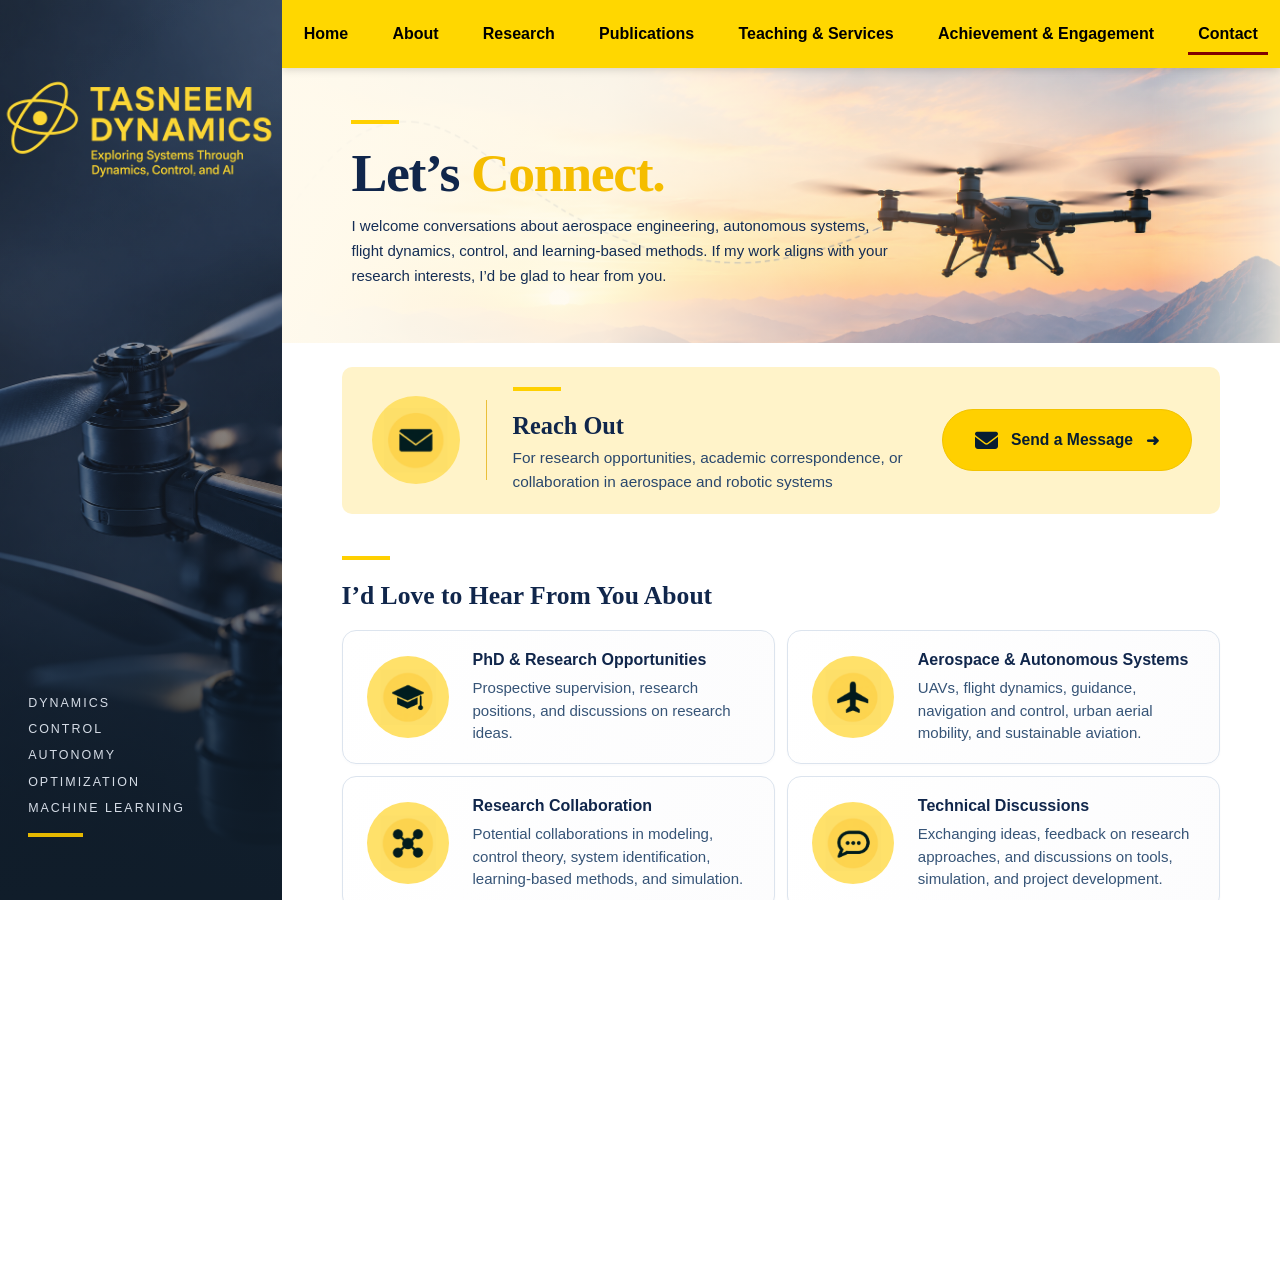
==== commit dab2eb56: "Update contact.html" ====
--- a/contact.html
+++ b/contact.html
@@ -95,12 +95,11 @@
                     </div>
                     
                     <!-- Email button -->
-                   <a class="contact-cta" href="mailto:atasneem3@gatech.edu?subject=Inquiry%20via%20Tasneem%20Dynamics">
-                    <i class="fa-solid fa-envelope contact-cta-icon" aria-hidden="true"></i>
-                    <span>Send a Message</span>
-                    <span class="contact-cta-arrow" aria-hidden="true"></span>
-                </a>
-
+                    <a class="contact-cta" href="mailto:atasneem3@gatech.edu?subject=Inquiry%20via%20Tasneem%20Dynamics">
+                        <i class="fa-solid fa-envelope contact-cta-icon" aria-hidden="true"></i>
+                        <span>Send a Message</span>
+                        <span class="card-arrow contact-email-arrow" aria-hidden="true">➜</span>
+                    </a>
                 </section>
 
 
--- a/contact.css
+++ b/contact.css
@@ -1,16 +1,14 @@
-
 /* CONTACT PAGE */
 .contact-page {
     width: 100%;
     flex: 0 0 auto;
     padding-top: 68px;
     overflow: hidden;
-    background: #fff;
+    background: #FFFFFF;
     color: #10264B;
 }
 
-/* HERO BANNER */
-
+/*  HERO BANNER*/
 .contact-hero {
     position: relative;
     isolation: isolate;
@@ -22,7 +20,7 @@
     background: #FFF7E8;
 }
 
-
+/* Banner artwork */
 .contact-hero-image {
     position: absolute;
     z-index: -2;
@@ -32,70 +30,65 @@
     height: 100%;
     display: block;
     object-fit: cover;
-    object-position: center 58%;
+    object-position: 45% 58%;
     -webkit-mask-image: linear-gradient(
         to right,
         transparent 0%,
         rgba(0, 0, 0, 0.35) 5%,
-        #000 15%,
-        #000 85%,
+        #000000 15%,
+        #000000 85%,
         rgba(0, 0, 0, 0.35) 95%,
         transparent 100%
     );
-
     mask-image: linear-gradient(
         to right,
         transparent 0%,
         rgba(0, 0, 0, 0.35) 5%,
-        #000 15%,
-        #000 85%,
+        #000000 15%,
+        #000000 85%,
         rgba(0, 0, 0, 0.35) 95%,
         transparent 100%
     );
 }
 
+/* Blend the banner's left side with the text background */
 .contact-hero::after {
     content: "";
     position: absolute;
     inset: 0;
     z-index: -1;
     pointer-events: none;
-
     background: linear-gradient(
         90deg,
-        rgba(255, 250, 237, 0.90) 0%,
-        rgba(255, 250, 237, 0.68) 35%,
-        rgba(255, 250, 237, 0.12) 63%,
+        rgba(255, 250, 237, 0.94) 0%,
+        rgba(255, 250, 237, 0.78) 32%,
+        rgba(255, 250, 237, 0.24) 57%,
         rgba(255, 250, 237, 0.00) 100%
     );
 }
 
+/* Hero text container */
 .contact-hero-content {
     position: relative;
     z-index: 1;
-
-    width: 100%;
-    max-width: 1000px;
-
+    width: 90%;
+    max-width: 850px;
     margin-left: 7%;
     padding: 23px 20px 25px 0;
 }
 
-/* Keep the accent, but increase its separation from
-   the heading below it. */
-
+/* Yellow accent */
 .contact-accent {
     width: 48px;
     height: 4px;
     flex: 0 0 auto;
-
-    margin-bottom: 16px;
+    margin-bottom: 20px;
     background: #FFD000;
 }
 
+/* Hero heading */
 .contact-hero-content h1 {
-    margin: 0 0 8px;
-
+    margin: 0 0 12px;
     color: #10264B;
     font-family: Georgia, "Times New Roman", serif;
     font-size: clamp(3rem, 4.2vw, 4.35rem);
@@ -108,100 +101,76 @@
     color: #F5BD00;
 }
 
-/* Keep the intro as a readable text block spanning
-   horizontally across the banner. */
-
+/* Narrower paragraph keeps text clear of the drone */
 .contact-hero-description {
     width: 100%;
-    max-width: 850px;
+    max-width: 540px;
     margin: 0;
-
     color: #142D55;
     font-family: "Roboto", Arial, sans-serif;
     font-size: clamp(0.94rem, 1.12vw, 1.1rem);
-    line-height: 1.55;
-}
-
-
-/* =========================================================
-   DIRECT CONTACT CARD
-   No visible outer border; generous internal spacing
-   ========================================================= */
+    line-height: 1.65;
+    overflow-wrap: normal;
+    text-wrap: pretty;
+}
+
+
+/* DIRECT CONTACT / REACH OUT CARD */
 
 .contact-direct {
     width: 88%;
     max-width: 1280px;
     min-height: 128px;
-
-    margin: 24px auto 36px;
-    padding: 20px 22px 20px 30px;
-
+    margin: 24px auto 42px;
+    padding: 20px 28px 20px 30px;
     display: flex;
     align-items: center;
     gap: 26px;
-
-    background: linear-gradient(
-        105deg,
-        #FFF9EB 0%,
-        #FFFCF5 100%
-    );
-
+    background: #FFF3C9;
     border: none;
     border-radius: 10px;
     box-shadow: none;
 }
 
-/* Direct-contact envelope image */
-
+/* Envelope icon circle */
 .contact-mail-icon {
     width: 88px;
     height: 88px;
     flex: 0 0 88px;
-
     display: flex;
     align-items: center;
     justify-content: center;
-
-    background: #FFF0C8;
+    background: #FFE16A;
     border-radius: 50%;
 }
 
+/* Uploaded envelope image */
 .contact-mail-icon img {
     display: block;
-    width: 54px;
-    height: 54px;
-
+    width: 64px;
+    height: 64px;
     object-fit: contain;
-
-    /* Helps remove white backgrounds from the icon image.
-       Transparent PNGs are preferable when available. */
     mix-blend-mode: multiply;
 }
 
-/* Divider */
-
+/* Vertical divider */
 .contact-direct-divider {
     width: 1px;
     height: 80px;
     flex: 0 0 1px;
-
-    background: #F0C65B;
-}
-
-/* Direct-contact text */
-
+    background: #EABF39;
+}
+
+/* Text area */
 .contact-direct-text {
     flex: 1 1 auto;
     min-width: 0;
 }
-
 .contact-direct-text .contact-accent {
-    margin-bottom: 16px;
-}
-
+    margin-bottom: 20px;
+}
 .contact-direct-text h2 {
     margin: 0 0 6px;
-
     color: #10264B;
     font-family: Georgia, "Times New Roman", serif;
     font-size: clamp(1.5rem, 1.9vw, 1.9rem);
@@ -212,67 +181,88 @@
 .contact-direct-text p {
     max-width: 620px;
     margin: 0;
-
     color: #29476D;
     font-family: "Roboto", Arial, sans-serif;
     font-size: 0.96rem;
-    line-height: 1.5;
-}
-
-
-/* =========================================================
-   EMAIL BUTTON
-   Font Awesome envelope and thicker arrow
-   ========================================================= */
+    line-height: 1.55;
+}
+
+
+/* SEND A MESSAGE BUTTON
+   Envelope icon + thick arrow without a surrounding circle*/
 
 .contact-cta {
     min-height: 62px;
     min-width: 250px;
     flex: 0 0 auto;
-
-    padding: 12px 25px;
-
+    padding: 12px 24px;
     display: inline-flex;
     align-items: center;
     justify-content: center;
     gap: 13px;
-
     background: #FFD000;
     border: 1px solid #F2C300;
     border-radius: 999px;
-
     color: #071D32;
     font-family: "Roboto", Arial, sans-serif;
     font-size: 0.98rem;
     font-weight: 700;
     text-decoration: none;
     white-space: nowrap;
-
     transition:
         background 0.2s ease,
         box-shadow 0.2s ease,
         transform 0.2s ease;
 }
 
+/* Original envelope icon */
 .contact-cta-icon {
     display: inline-block;
     flex: 0 0 auto;
-
     color: #071D32;
     font-size: 23px;
 }
 
+/* Arrow: thick horizontal shaft */
 .contact-cta-arrow {
+    position: relative;
     display: inline-block;
+    width: 31px;
+    height: 22px;
+    flex: 0 0 31px;
     margin-left: 3px;
-
+    background: transparent;
+    border: none;
+    border-radius: 0;
     color: #071D32;
-    font-family: Arial, sans-serif;
-    font-size: 1.8rem;
-    font-weight: 900;
+    font-size: 0;
     line-height: 1;
-
-    -webkit-text-stroke: 0.7px #071D32;
+}
+
+/* Arrow shaft */
+.contact-cta-arrow::before {
+    content: "";
+    position: absolute;
+    left: 1px;
+    top: 9px;
+    width: 22px;
+    height: 3.5px;
+    background: #071D32;
+    border-radius: 3px;
+}
+
+/* Arrowhead */
+.contact-cta-arrow::after {
+    content: "";
+    position: absolute;
+    right: 3px;
+    top: 4px;
+    width: 11px;
+    height: 11px;
+    border-top: 3.5px solid #071D32;
+    border-right: 3.5px solid #071D32;
+    border-radius: 1px;
+    transform: rotate(45deg);
 }
 
 .contact-cta:hover {
@@ -281,35 +271,38 @@
     transform: translateY(-2px);
 }
 
+.contact-cta:hover .contact-cta-arrow {
+    transform: translateX(2px);
+}
+
+.contact-cta-arrow {
+    transition: transform 0.2s ease;
+}
+
 .contact-cta:focus-visible {
     outline: 3px solid #10264B;
     outline-offset: 4px;
 }
 
 
-/* =========================================================
-   CONTACT TOPICS
-   Larger image icons and card styling matching reference
-   ========================================================= */
+/* CONTACT TOPICS SECTION*/
 
 .contact-topics {
     width: 88%;
     max-width: 1280px;
-
-    margin: 0 auto 38px;
-}
-
+    margin: 0 auto 46px;
+}
+
+/* Section heading */
 .contact-section-heading {
-    margin: 0 0 15px;
-}
-
+    margin: 0 0 18px;
+}
 .contact-section-heading .contact-accent {
-    margin-bottom: 16px;
+    margin-bottom: 20px;
 }
 
 .contact-section-heading h2 {
     margin: 0;
-
     color: #10264B;
     font-family: Georgia, "Times New Roman", serif;
     font-size: clamp(1.6rem, 2vw, 2rem);
@@ -317,25 +310,25 @@
     line-height: 1.25;
 }
 
-/* Two-column layout */
+/* Two-column card layout */
 
 .contact-topic-grid {
     display: grid;
     grid-template-columns: repeat(2, minmax(0, 1fr));
-    gap: 10px 10px;
-}
-
-/* Individual topic cards */
+    gap: 12px;
+}
+
+/* Individual topic card */
 
 .contact-topic-card {
     min-width: 0;
-    min-height: 112px;
-
-    padding: 16px 22px;
+    min-height: 120px;
+
+    padding: 18px 24px;
 
     display: flex;
     align-items: center;
-    gap: 22px;
+    gap: 24px;
 
     background: linear-gradient(
         110deg,
@@ -344,7 +337,7 @@
     );
 
     border: 1px solid #DCE4EE;
-    border-radius: 12px;
+    border-radius: 14px;
 
     box-shadow: 0 1px 3px rgba(16, 38, 75, 0.025);
 
@@ -360,29 +353,31 @@
     transform: translateY(-2px);
 }
 
-/* Larger pale-yellow icon circles */
-
+/* Bright yellow icon circles */
 .contact-topic-icon {
-    width: 76px;
-    height: 76px;
-    flex: 0 0 76px;
-
+    width: 82px;
+    height: 82px;
+    flex: 0 0 82px;
     display: flex;
     align-items: center;
     justify-content: center;
-
-    background: #FFF2D0;
+    background: #FFE16A;
     border-radius: 50%;
 }
+
+/* Uploaded icon images */
 
 .contact-topic-icon img {
     display: block;
-    width: 46px;
-    height: 46px;
+
+    width: 56px;
+    height: 56px;
 
     object-fit: contain;
     mix-blend-mode: multiply;
 }
+
+/* Topic text */
 
 .contact-topic-text {
     flex: 1 1 auto;
@@ -390,21 +385,23 @@
 }
 
 .contact-topic-text h3 {
-    margin: 0 0 5px;
+    margin: 0 0 6px;
 
     color: #10264B;
+
     font-family: "Roboto", Arial, sans-serif;
     font-size: 1rem;
     font-weight: 700;
-    line-height: 1.35;
+    line-height: 1.4;
 }
 
 .contact-topic-text p {
     margin: 0;
 
     color: #365477;
+
     font-family: "Roboto", Arial, sans-serif;
-    font-size: 0.92rem;
+    font-size: 0.94rem;
     font-weight: 400;
     line-height: 1.5;
 }
@@ -412,7 +409,7 @@
 
 /* =========================================================
    CLOSING BANNER
-   Taller section, text contained on left, Earth on right
+   Text stays on the left; Earth and plane remain visible right
    ========================================================= */
 
 .contact-closing {
@@ -421,7 +418,7 @@
     overflow: hidden;
 
     width: 100%;
-    min-height: 170px;
+    min-height: 220px;
 
     display: flex;
     align-items: center;
@@ -429,8 +426,7 @@
     background: #FFF8E9;
 }
 
-/* Increase image height and anchor the Earth toward the
-   right. The image is clipped inside this section only. */
+/* Background image */
 
 .contact-closing-image {
     position: absolute;
@@ -443,49 +439,56 @@
     height: 100%;
 
     display: block;
+
     object-fit: cover;
-    object-position: right 48%;
-}
-
-/* Warm text-side gradient keeps the writing readable and
-   reduces the chance of text overlapping the Earth. */
+    object-position: right bottom;
+}
+
+/* Fade behind the text only; retain the artwork on the right */
 
 .contact-closing::after {
     content: "";
+
     position: absolute;
     inset: 0;
     z-index: -1;
+
     pointer-events: none;
 
     background: linear-gradient(
         90deg,
-        rgba(255, 249, 235, 0.98) 0%,
-        rgba(255, 249, 235, 0.94) 38%,
-        rgba(255, 249, 235, 0.72) 56%,
-        rgba(255, 249, 235, 0.08) 76%,
-        rgba(255, 249, 235, 0.00) 100%
+        rgba(255, 249, 235, 0.99) 0%,
+        rgba(255, 249, 235, 0.96) 35%,
+        rgba(255, 249, 235, 0.82) 49%,
+        rgba(255, 249, 235, 0.30) 67%,
+        rgba(255, 249, 235, 0.00) 82%
     );
 }
+
+/* Compact text block */
 
 .contact-closing-content {
     position: relative;
     z-index: 1;
 
-    width: 68%;
-    max-width: 900px;
+    width: 58%;
+    max-width: 690px;
 
     margin-left: 7%;
-    padding: 22px 0 24px;
+    padding: 28px 0;
+
+    overflow-wrap: normal;
 }
 
 .contact-closing-content .contact-accent {
-    margin-bottom: 16px;
+    margin-bottom: 20px;
 }
 
 .contact-closing-content h2 {
-    margin: 0 0 6px;
+    margin: 0 0 8px;
 
     color: #10264B;
+
     font-family: Georgia, "Times New Roman", serif;
     font-size: clamp(1.7rem, 2.2vw, 2.2rem);
     font-weight: 700;
@@ -493,26 +496,40 @@
 }
 
 .contact-closing-content p {
-    max-width: 780px;
+    width: 100%;
+    max-width: 560px;
+
     margin: 0;
 
     color: #29476D;
+
     font-family: "Roboto", Arial, sans-serif;
     font-size: 0.95rem;
-    line-height: 1.55;
+    line-height: 1.6;
+
+    text-wrap: pretty;
 }
 
 
 /* =========================================================
-   RESPONSIVE LAYOUT
+   TABLET LAYOUT
    ========================================================= */
 
 @media (max-width: 1100px) {
 
+    /* Hero */
+
     .contact-hero-content {
-        max-width: 85%;
+        width: 88%;
+        max-width: 760px;
         margin-left: 5%;
     }
+
+    .contact-hero-description {
+        max-width: 480px;
+    }
+
+    /* Direct contact */
 
     .contact-direct {
         width: 92%;
@@ -526,24 +543,26 @@
         gap: 10px;
     }
 
+    /* Topic cards */
+
     .contact-topics {
         width: 92%;
     }
 
     .contact-topic-card {
-        padding: 15px;
-        gap: 15px;
+        padding: 16px;
+        gap: 16px;
     }
 
     .contact-topic-icon {
-        width: 68px;
-        height: 68px;
-        flex-basis: 68px;
+        width: 74px;
+        height: 74px;
+        flex-basis: 74px;
     }
 
     .contact-topic-icon img {
-        width: 42px;
-        height: 42px;
+        width: 51px;
+        height: 51px;
     }
 
     .contact-topic-text h3 {
@@ -554,14 +573,27 @@
         font-size: 0.88rem;
     }
 
+    /* Closing banner */
+
     .contact-closing-content {
-        width: 72%;
+        width: 62%;
+        max-width: 620px;
         margin-left: 5%;
     }
-}
-
+
+    .contact-closing-content p {
+        max-width: 480px;
+    }
+}
+
+
+/* =========================================================
+   SMALL TABLET LAYOUT
+   ========================================================= */
 
 @media (max-width: 800px) {
+
+    /* Hero */
 
     .contact-hero {
         min-height: 280px;
@@ -572,19 +604,28 @@
     }
 
     .contact-hero-content {
-        max-width: 88%;
+        width: 88%;
+        max-width: 620px;
         margin-left: 5%;
+        padding-right: 10px;
     }
 
     .contact-hero-content h1 {
         font-size: clamp(2.6rem, 6vw, 3.5rem);
     }
+
+    .contact-hero-description {
+        max-width: 460px;
+    }
+
+    /* Direct contact */
 
     .contact-direct {
         flex-wrap: wrap;
         gap: 16px;
+
         margin-top: 22px;
-        margin-bottom: 32px;
+        margin-bottom: 36px;
     }
 
     .contact-direct-text {
@@ -594,6 +635,8 @@
     .contact-cta {
         margin-left: auto;
     }
+
+    /* Topic cards */
 
     .contact-topic-grid {
         grid-template-columns: 1fr;
@@ -613,33 +656,49 @@
     }
 
     .contact-topic-icon img {
-        width: 46px;
-        height: 46px;
+        width: 52px;
+        height: 52px;
     }
 
     .contact-topics {
-        margin-bottom: 34px;
-    }
+        margin-bottom: 38px;
+    }
+
+    /* Closing banner */
 
     .contact-closing {
-        min-height: 180px;
+        min-height: 220px;
+    }
+
+    .contact-closing-image {
+        object-position: 75% center;
     }
 
     .contact-closing-content {
-        width: 83%;
-        max-width: 680px;
+        width: 76%;
+        max-width: 560px;
+        margin-left: 5%;
+    }
+
+    .contact-closing-content p {
+        max-width: 440px;
     }
 
     .contact-closing::after {
         background: linear-gradient(
             90deg,
-            rgba(255, 249, 235, 0.98) 0%,
-            rgba(255, 249, 235, 0.90) 55%,
-            rgba(255, 249, 235, 0.30) 100%
+            rgba(255, 249, 235, 0.99) 0%,
+            rgba(255, 249, 235, 0.93) 48%,
+            rgba(255, 249, 235, 0.65) 68%,
+            rgba(255, 249, 235, 0.15) 100%
         );
     }
 }
 
+
+/* =========================================================
+   MOBILE LAYOUT
+   ========================================================= */
 
 @media (max-width: 600px) {
 
@@ -647,6 +706,8 @@
         padding-top: 68px;
     }
 
+    /* Hero */
+
     .contact-hero {
         min-height: 290px;
     }
@@ -656,7 +717,9 @@
     }
 
     .contact-hero-content {
-        max-width: 90%;
+        width: 90%;
+        max-width: 440px;
+
         margin-left: 5%;
         padding: 25px 0;
     }
@@ -667,28 +730,32 @@
     }
 
     .contact-hero-description {
-        max-width: 100%;
+        max-width: 340px;
         font-size: 0.9rem;
-        line-height: 1.55;
-    }
+        line-height: 1.6;
+    }
+
+    /* Direct contact */
 
     .contact-direct {
         width: 92%;
+
         margin-top: 20px;
-        margin-bottom: 30px;
+        margin-bottom: 32px;
+
         padding: 20px 16px;
         gap: 14px;
     }
 
     .contact-mail-icon {
-        width: 62px;
-        height: 62px;
-        flex-basis: 62px;
+        width: 64px;
+        height: 64px;
+        flex-basis: 64px;
     }
 
     .contact-mail-icon img {
-        width: 40px;
-        height: 40px;
+        width: 48px;
+        height: 48px;
     }
 
     .contact-direct-divider {
@@ -697,6 +764,10 @@
 
     .contact-direct-text {
         flex: 1 1 calc(100% - 90px);
+    }
+
+    .contact-direct-text .contact-accent {
+        margin-bottom: 16px;
     }
 
     .contact-direct-text h2 {
@@ -711,16 +782,24 @@
         width: 100%;
         min-width: 0;
         min-height: 56px;
+
         margin: 5px 0 0;
-    }
+        padding: 10px 16px;
+    }
+
+    /* Contact topic cards */
 
     .contact-topics {
         width: 92%;
-        margin-bottom: 30px;
+        margin-bottom: 32px;
     }
 
     .contact-section-heading {
-        margin-bottom: 15px;
+        margin-bottom: 16px;
+    }
+
+    .contact-section-heading .contact-accent {
+        margin-bottom: 16px;
     }
 
     .contact-section-heading h2 {
@@ -734,14 +813,14 @@
     }
 
     .contact-topic-icon {
-        width: 62px;
-        height: 62px;
-        flex-basis: 62px;
+        width: 64px;
+        height: 64px;
+        flex-basis: 64px;
     }
 
     .contact-topic-icon img {
-        width: 38px;
-        height: 38px;
+        width: 45px;
+        height: 45px;
     }
 
     .contact-topic-text h3 {
@@ -753,25 +832,34 @@
         line-height: 1.5;
     }
 
+    /* Closing banner */
+
     .contact-closing {
-        min-height: 200px;
+        min-height: 245px;
     }
 
     .contact-closing-image {
-        object-position: 72% center;
+        object-position: 76% bottom;
     }
 
     .contact-closing-content {
-        width: 90%;
+        width: 88%;
+        max-width: 420px;
+
         margin-left: 5%;
         padding: 25px 0;
     }
 
+    .contact-closing-content .contact-accent {
+        margin-bottom: 16px;
+    }
+
     .contact-closing-content h2 {
         font-size: 1.55rem;
     }
 
     .contact-closing-content p {
+        max-width: 340px;
         font-size: 0.86rem;
         line-height: 1.55;
     }
@@ -779,9 +867,14 @@
     .contact-closing::after {
         background: linear-gradient(
             90deg,
-            rgba(255, 249, 235, 0.98) 0%,
-            rgba(255, 249, 235, 0.91) 68%,
-            rgba(255, 249, 235, 0.45) 100%
+            rgba(255, 249, 235, 0.99) 0%,
+            rgba(255, 249, 235, 0.95) 55%,
+            rgba(255, 249, 235, 0.78) 76%,
+            rgba(255, 249, 235, 0.30) 100%
         );
     }
 }
+
+   
+
+ 
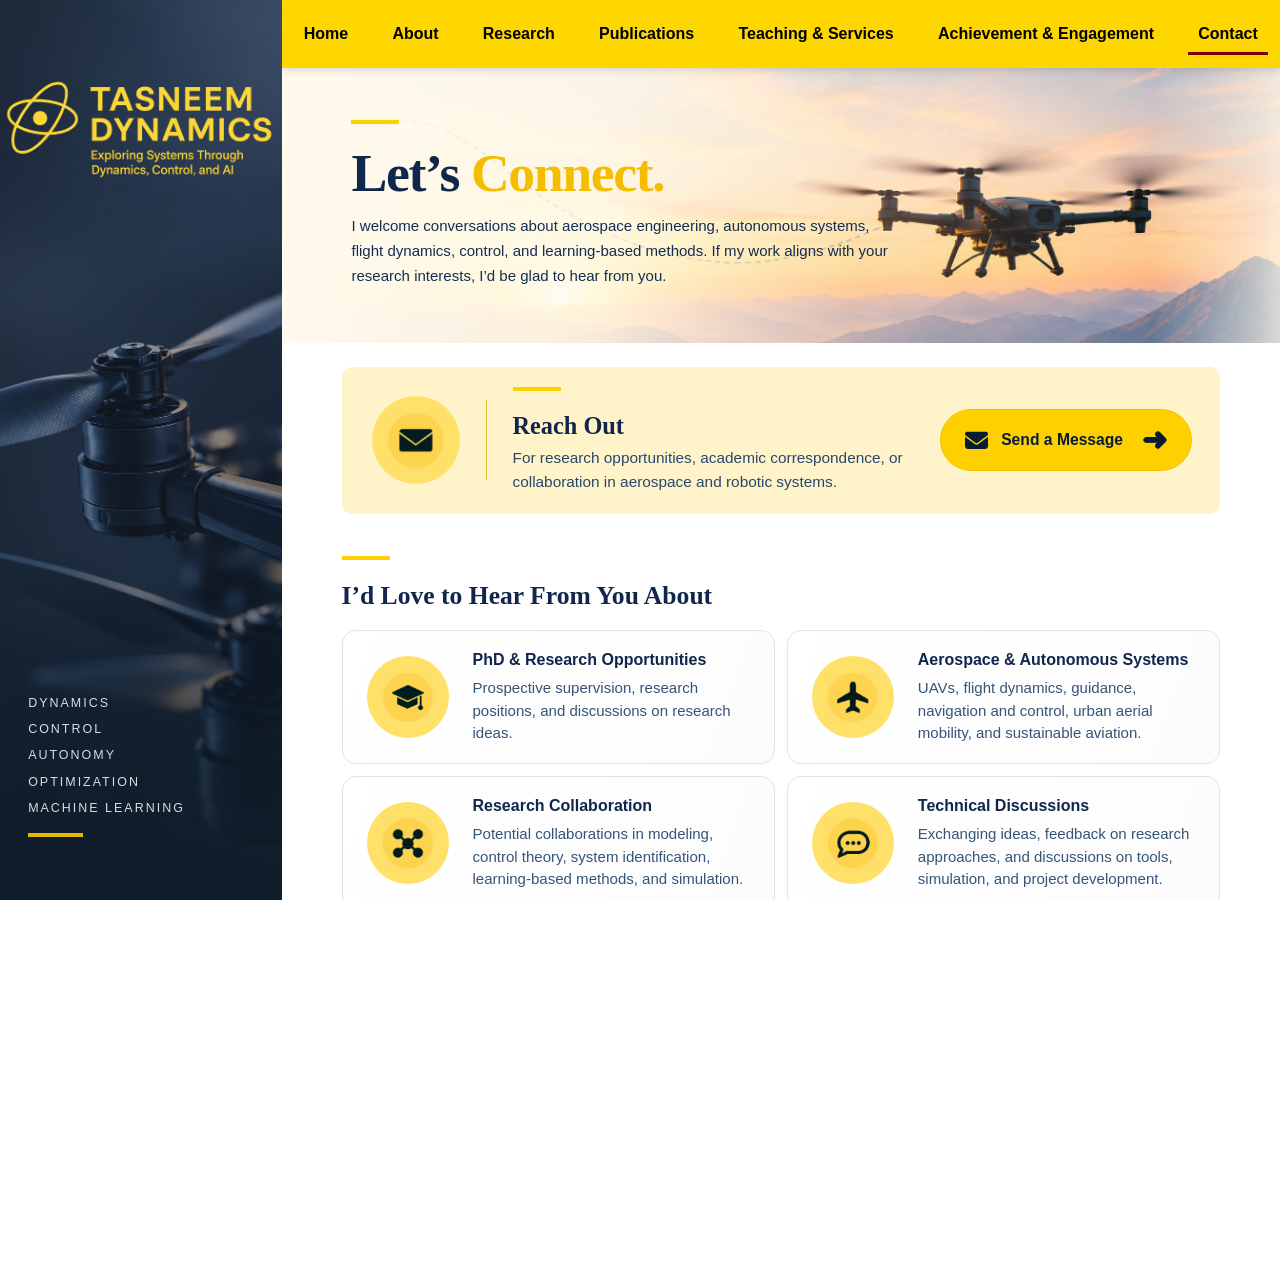
==== commit df138421: "Update contact.html" ====
--- a/contact.html
+++ b/contact.html
@@ -89,7 +89,7 @@
 
                         <p>
                             For research opportunities, academic correspondence,
-                            or collaboration in aerospace and robotic systems
+                            or collaboration in aerospace and robotic systems.
                         </p>
 
                     </div>
--- a/contact.css
+++ b/contact.css
@@ -239,31 +239,7 @@
     line-height: 1;
 }
 
-/* Arrow shaft */
-.contact-cta-arrow::before {
-    content: "";
-    position: absolute;
-    left: 1px;
-    top: 9px;
-    width: 22px;
-    height: 3.5px;
-    background: #071D32;
-    border-radius: 3px;
-}
-
-/* Arrowhead */
-.contact-cta-arrow::after {
-    content: "";
-    position: absolute;
-    right: 3px;
-    top: 4px;
-    width: 11px;
-    height: 11px;
-    border-top: 3.5px solid #071D32;
-    border-right: 3.5px solid #071D32;
-    border-radius: 1px;
-    transform: rotate(45deg);
-}
+
 
 .contact-cta:hover {
     background: #F5C400;
@@ -875,6 +851,36 @@
     }
 }
 
-   
-
  
+/* Reuse the research-card arrow style in the email button */
+
+.contact-email-arrow {
+    display: inline-flex;
+    align-items: center;
+    justify-content: center;
+
+    width: auto;
+    height: auto;
+    margin-left: 6px;
+    padding: 0;
+
+    background: transparent;
+    border: none;
+    border-radius: 0;
+
+    color: #071D32;
+    font-size: 30px;
+    font-weight: 900;
+    line-height: 1;
+
+    -webkit-text-stroke: 0.8px #071D32;
+
+    transition: transform 0.2s ease;
+}
+
+.contact-cta:hover .contact-email-arrow {
+    transform: translateX(3px);
+}
+  
+
+ 
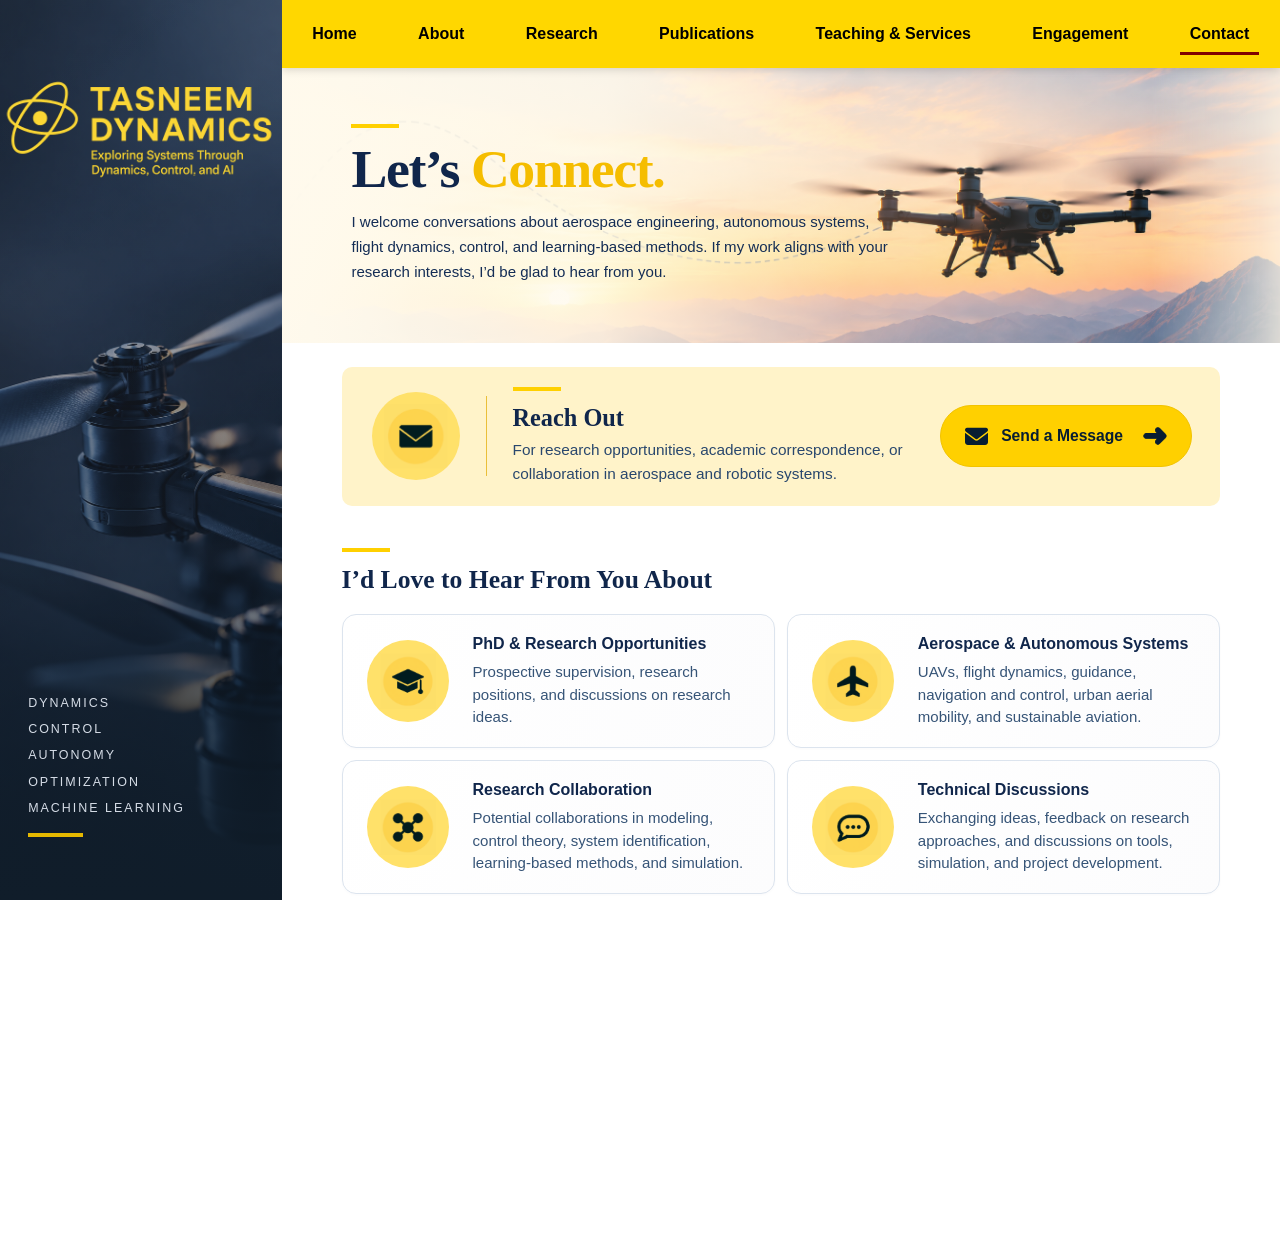
==== commit e1e69768: "Update contact.html" ====
--- a/contact.html
+++ b/contact.html
@@ -41,7 +41,7 @@
                     <li><a href="research.html">Research</a></li>
                     <li><a href="publications.html">Publications</a></li>
                     <li><a href="teaching-and-services.html">Teaching & Services</a></li>
-                    <li><a href="achievement.html">Achievement &amp; Engagement</a></li>
+                    <li><a href="achievement.html">Engagement</a></li>
                     <li><a href="contact.html" class="active" aria-current="page">Contact</a></li>
                 </ul>
             </nav>
--- a/contact.css
+++ b/contact.css
@@ -82,7 +82,7 @@
     width: 48px;
     height: 4px;
     flex: 0 0 auto;
-    margin-bottom: 20px;
+    margin-bottom: 12px;
     background: #FFD000;
 }
 
@@ -167,7 +167,7 @@
     min-width: 0;
 }
 .contact-direct-text .contact-accent {
-    margin-bottom: 20px;
+    margin-bottom: 12px;
 }
 .contact-direct-text h2 {
     margin: 0 0 6px;
@@ -274,7 +274,7 @@
     margin: 0 0 18px;
 }
 .contact-section-heading .contact-accent {
-    margin-bottom: 20px;
+    margin-bottom: 12px;
 }
 
 .contact-section-heading h2 {
@@ -457,7 +457,7 @@
 }
 
 .contact-closing-content .contact-accent {
-    margin-bottom: 20px;
+    margin-bottom: 12px;
 }
 
 .contact-closing-content h2 {
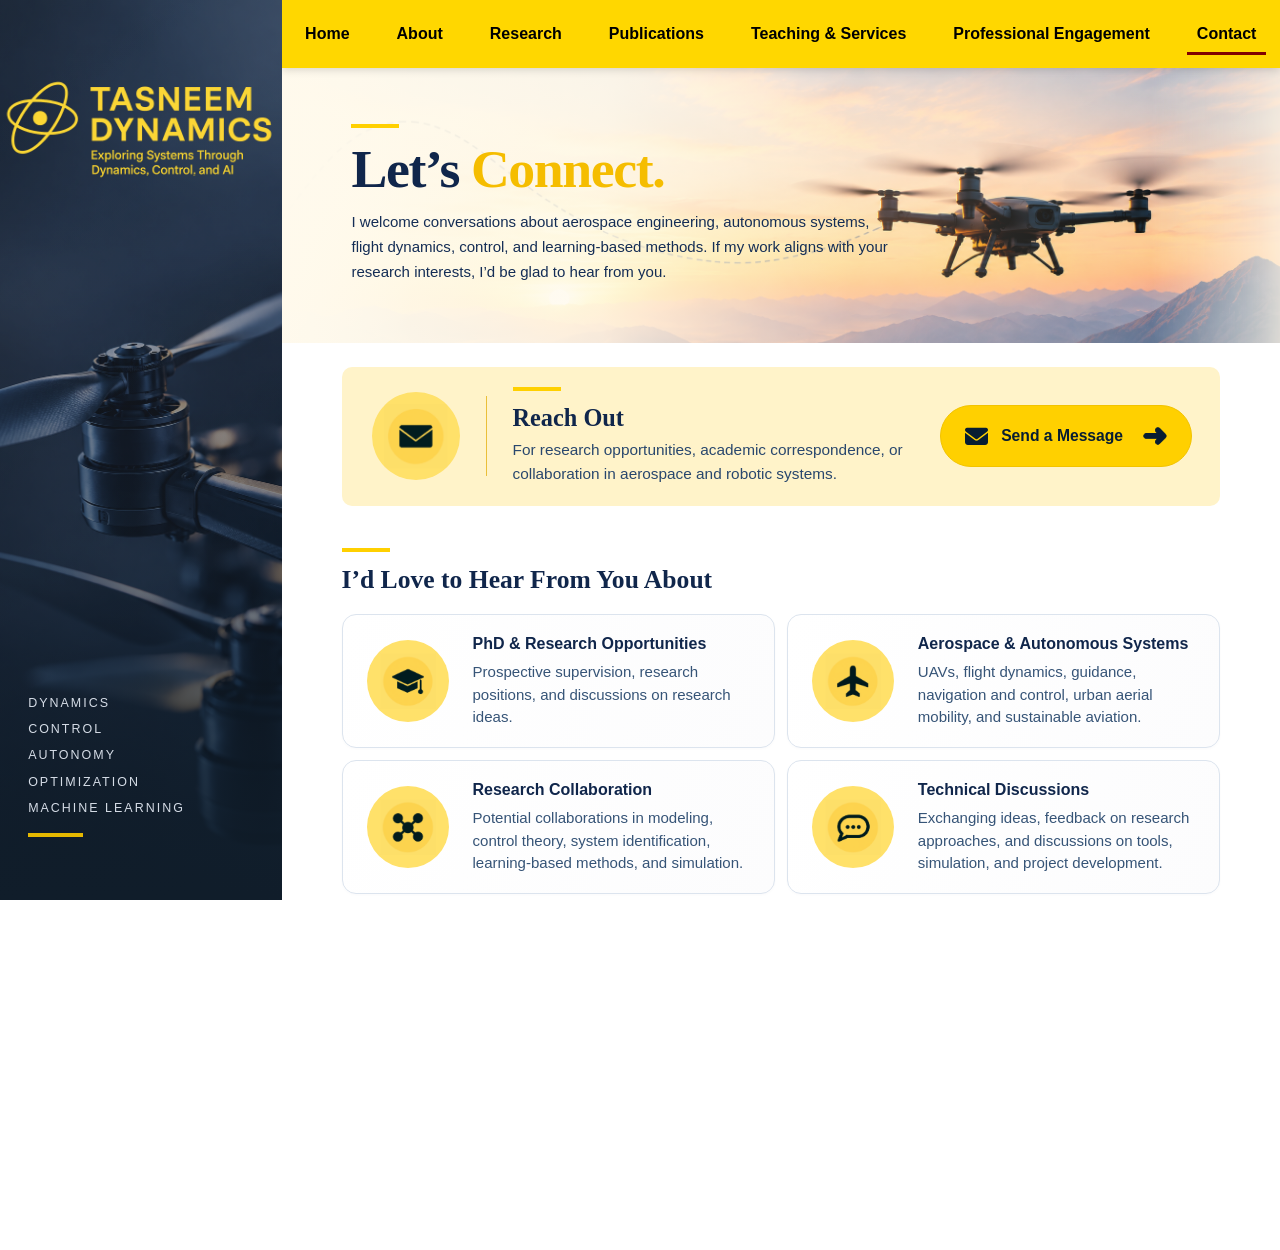
==== commit 9de9d567: "Update contact.html" ====
--- a/contact.html
+++ b/contact.html
@@ -41,7 +41,7 @@
                     <li><a href="research.html">Research</a></li>
                     <li><a href="publications.html">Publications</a></li>
                     <li><a href="teaching-and-services.html">Teaching & Services</a></li>
-                    <li><a href="achievement.html">Engagement</a></li>
+                    <li><a href="engagement.html">Professional Engagement</a></li>
                     <li><a href="contact.html" class="active" aria-current="page">Contact</a></li>
                 </ul>
             </nav>
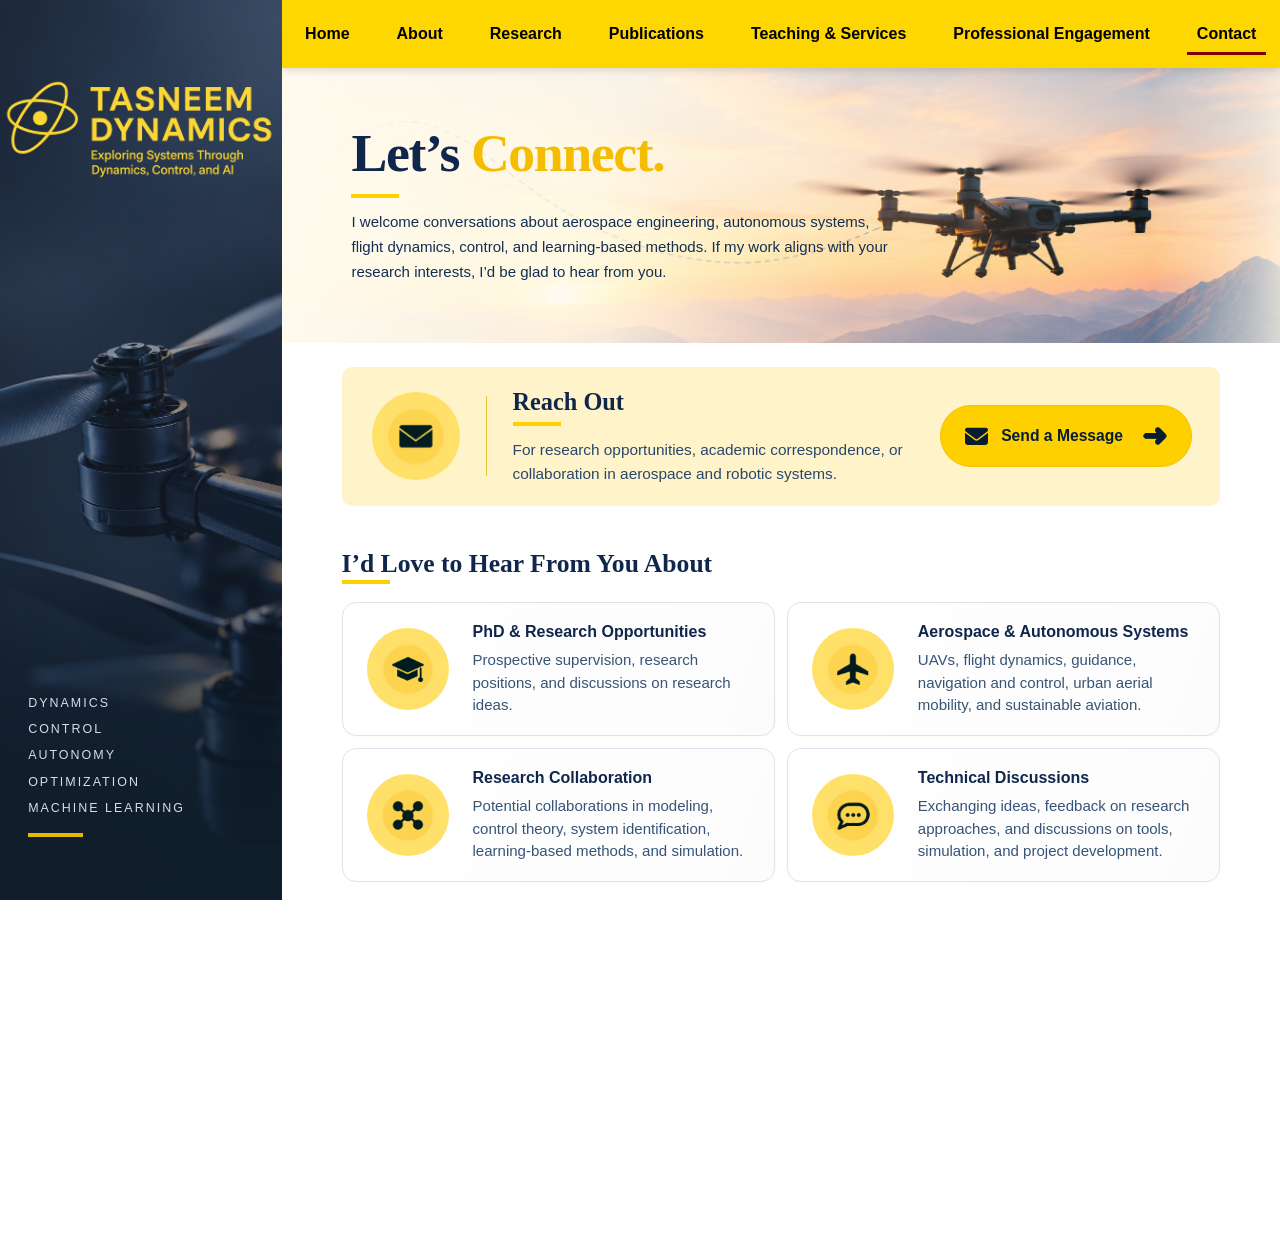
==== commit 1cd2e500: "Update contact.html" ====
--- a/contact.html
+++ b/contact.html
@@ -53,10 +53,10 @@
                 <section class="contact-hero">
                     <img src="Contact Banner.png" alt="" class="contact-hero-image">
                     <div class="contact-hero-content">
-                        <div class="contact-accent"></div>
                         <h1>
                             Let’s <span>Connect.</span>
                         </h1>
+                        <div class="contact-accent"></div>
 
                         <p class="contact-hero-description">
                             I welcome conversations about aerospace engineering,
@@ -82,10 +82,10 @@
 
                     <!-- Contact text -->
                     <div class="contact-direct-text">
-                        <div class="contact-accent"></div>
                         <h2 id="contact-direct-heading">
                             Reach Out
                         </h2>
+                        <div class="contact-accent"></div>
 
                         <p>
                             For research opportunities, academic correspondence,
@@ -108,10 +108,10 @@
                          aria-labelledby="contact-topics-heading">
 
                     <div class="contact-section-heading">
-                        <div class="contact-accent"></div>
                         <h2 id="contact-topics-heading">
                             I’d Love to Hear From You About
                         </h2>
+                        <div class="contact-accent"></div>
 
                     </div>
                     <div class="contact-topic-grid">
@@ -191,10 +191,10 @@
 
                     <img src="Closing Banner.png" alt="" class="contact-closing-image">
                     <div class="contact-closing-content">
-                        <div class="contact-accent"></div>
                         <h2>
                             Ideas Take Flight Together.
                         </h2>
+                        <div class="contact-accent"></div>
 
                         <p>
                             Good research grows through the exchange of ideas.
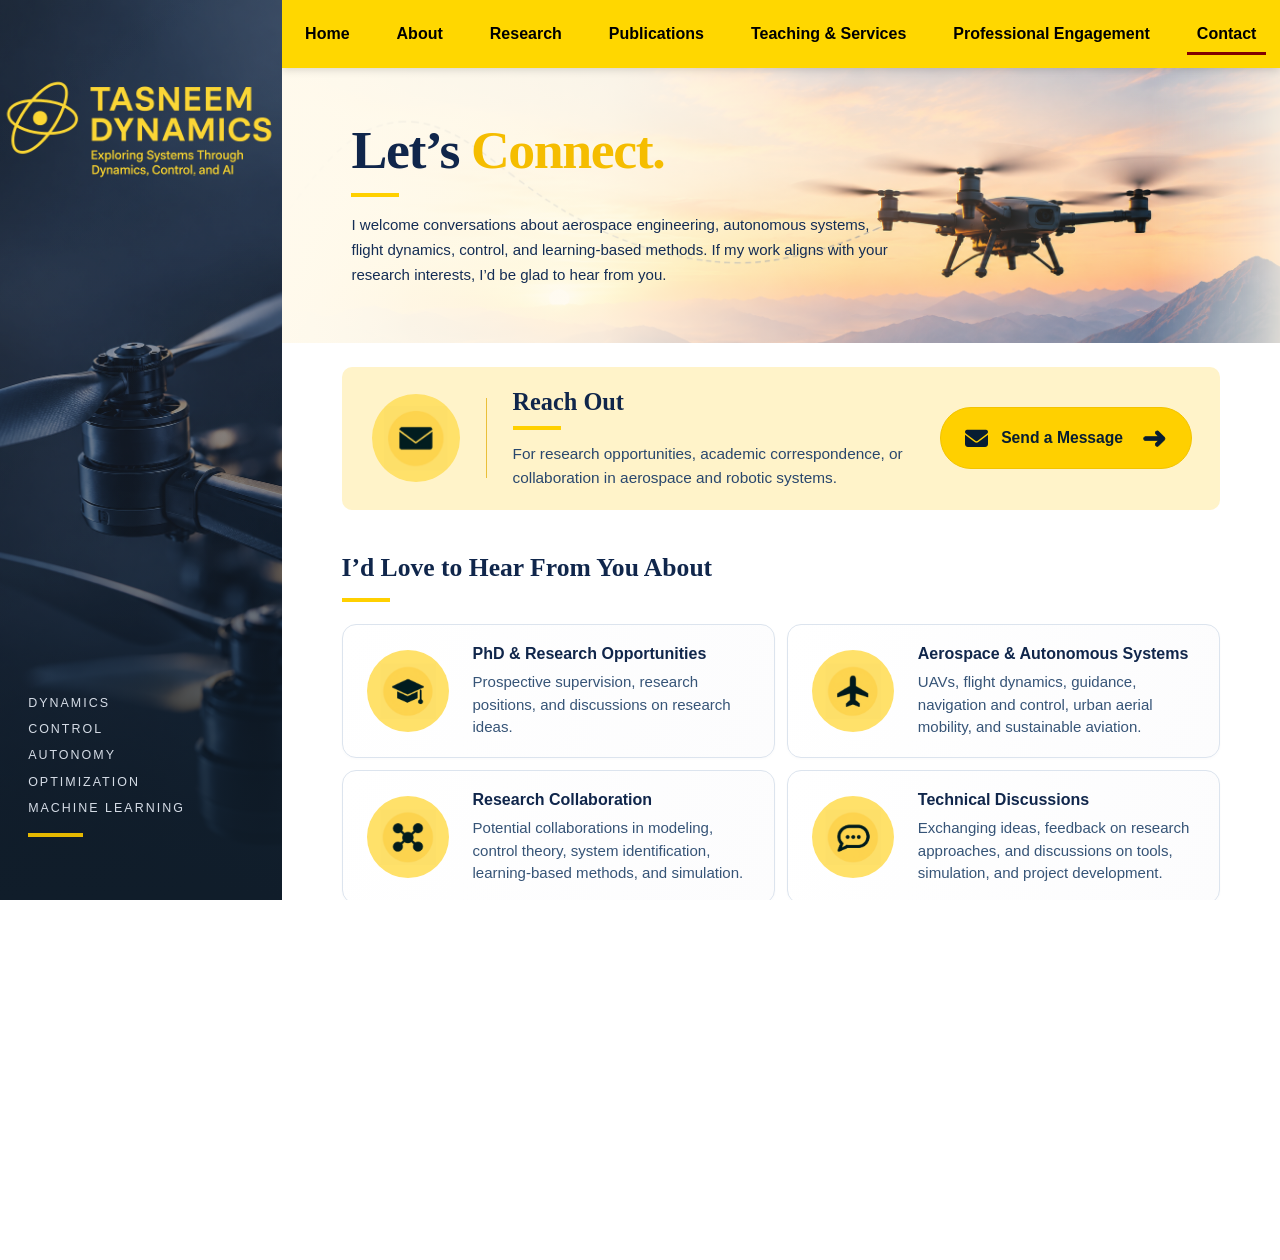
==== commit 4fecbf1b: "Update contact.html" ====
--- a/contact.html
+++ b/contact.html
@@ -51,7 +51,7 @@
             <main class="contact-page">
                 <!-- HERO BANNER -->
                 <section class="contact-hero">
-                    <img src="Contact Banner.png" alt="" class="contact-hero-image">
+                    <img src="Banners/contact-banner.png" alt="" class="contact-hero-image">
                     <div class="contact-hero-content">
                         <h1>
                             Let’s <span>Connect.</span>
@@ -73,7 +73,7 @@
                          aria-labelledby="contact-direct-heading">
                     <!-- Envelope icon image -->
                     <div class="contact-mail-icon">
-                        <img src="Envelope-Icon.png" alt="" aria-hidden="true">
+                        <img src="Icons/envelope-icon.png" alt="" aria-hidden="true">
                     </div>
 
                     <!-- Vertical divider -->
@@ -119,7 +119,7 @@
                         <!-- PhD & Research Opportunities -->
                         <article class="contact-topic-card">
                             <div class="contact-topic-icon">
-                                <img src="Cap-Icon.png" alt="" aria-hidden="true">
+                                <img src="Icons/grad-cap-icon.png" alt="" aria-hidden="true">
                             </div>
                             <div class="contact-topic-text">
                                 <h3>PhD &amp; Research Opportunities</h3>
@@ -134,7 +134,7 @@
                         <!-- Aerospace & Autonomous Systems -->
                         <article class="contact-topic-card">
                             <div class="contact-topic-icon">
-                                <img src="Airplane-Icon.png" alt="" aria-hidden="true">
+                                <img src="Icons/airplane-icon.png" alt="" aria-hidden="true">
                             </div>
 
                             <div class="contact-topic-text">
@@ -152,7 +152,7 @@
                         <article class="contact-topic-card">
 
                             <div class="contact-topic-icon">
-                                <img src="Network-Icon.png" alt="" aria-hidden="true">
+                                <img src="Icons/connect-icon.png" alt="" aria-hidden="true">
                             </div>
 
                             <div class="contact-topic-text">
@@ -169,7 +169,7 @@
                         <!-- Technical Discussions -->
                         <article class="contact-topic-card">
                             <div class="contact-topic-icon">
-                                <img src="Chat-Icon.png" alt="" aria-hidden="true">
+                                <img src="Icons/chat-icon.png" alt="" aria-hidden="true">
                             </div>
 
                             <div class="contact-topic-text">
@@ -189,7 +189,7 @@
                 <!-- CLOSING SECTION -->
                 <section class="contact-closing">
 
-                    <img src="Closing Banner.png" alt="" class="contact-closing-image">
+                    <img src="Banners/closing-banner.png" alt="" class="contact-closing-image">
                     <div class="contact-closing-content">
                         <h2>
                             Ideas Take Flight Together.
--- a/contact.css
+++ b/contact.css
@@ -1,4 +1,7 @@
-/* CONTACT PAGE */
+/* =========================================================
+   CONTACT PAGE
+   ========================================================= */
+
 .contact-page {
     width: 100%;
     flex: 0 0 auto;
@@ -8,7 +11,31 @@
     color: #10264B;
 }
 
-/*  HERO BANNER*/
+.contact-page *,
+.contact-page *::before,
+.contact-page *::after {
+    box-sizing: border-box;
+}
+
+
+/* =========================================================
+   SHARED YELLOW ACCENT
+   ========================================================= */
+
+.contact-accent {
+    display: block;
+    width: 48px;
+    height: 4px;
+    flex: 0 0 4px;
+    margin: 12px 0 16px;
+    background: #FFD000;
+}
+
+
+/* =========================================================
+   HERO BANNER
+   ========================================================= */
+
 .contact-hero {
     position: relative;
     isolation: isolate;
@@ -20,7 +47,6 @@
     background: #FFF7E8;
 }
 
-/* Banner artwork */
 .contact-hero-image {
     position: absolute;
     z-index: -2;
@@ -31,6 +57,7 @@
     display: block;
     object-fit: cover;
     object-position: 45% 58%;
+
     -webkit-mask-image: linear-gradient(
         to right,
         transparent 0%,
@@ -40,6 +67,7 @@
         rgba(0, 0, 0, 0.35) 95%,
         transparent 100%
     );
+
     mask-image: linear-gradient(
         to right,
         transparent 0%,
@@ -51,13 +79,13 @@
     );
 }
 
-/* Blend the banner's left side with the text background */
 .contact-hero::after {
     content: "";
     position: absolute;
     inset: 0;
     z-index: -1;
     pointer-events: none;
+
     background: linear-gradient(
         90deg,
         rgba(255, 250, 237, 0.94) 0%,
@@ -67,7 +95,6 @@
     );
 }
 
-/* Hero text container */
 .contact-hero-content {
     position: relative;
     z-index: 1;
@@ -77,18 +104,9 @@
     padding: 23px 20px 25px 0;
 }
 
-/* Yellow accent */
-.contact-accent {
-    width: 48px;
-    height: 4px;
-    flex: 0 0 auto;
-    margin-bottom: 12px;
-    background: #FFD000;
-}
-
-/* Hero heading */
+/* Heading first, accent underneath */
 .contact-hero-content h1 {
-    margin: 0 0 12px;
+    margin: 0;
     color: #10264B;
     font-family: Georgia, "Times New Roman", serif;
     font-size: clamp(3rem, 4.2vw, 4.35rem);
@@ -101,7 +119,10 @@
     color: #F5BD00;
 }
 
-/* Narrower paragraph keeps text clear of the drone */
+.contact-hero-content > .contact-accent {
+    margin: 14px 0 16px;
+}
+
 .contact-hero-description {
     width: 100%;
     max-width: 540px;
@@ -115,7 +136,9 @@
 }
 
 
-/* DIRECT CONTACT / REACH OUT CARD */
+/* =========================================================
+   DIRECT CONTACT CARD
+   ========================================================= */
 
 .contact-direct {
     width: 88%;
@@ -123,28 +146,30 @@
     min-height: 128px;
     margin: 24px auto 42px;
     padding: 20px 28px 20px 30px;
+
     display: flex;
     align-items: center;
     gap: 26px;
+
     background: #FFF3C9;
     border: none;
     border-radius: 10px;
     box-shadow: none;
 }
 
-/* Envelope icon circle */
 .contact-mail-icon {
     width: 88px;
     height: 88px;
     flex: 0 0 88px;
+
     display: flex;
     align-items: center;
     justify-content: center;
+
     background: #FFE16A;
     border-radius: 50%;
 }
 
-/* Uploaded envelope image */
 .contact-mail-icon img {
     display: block;
     width: 64px;
@@ -153,7 +178,6 @@
     mix-blend-mode: multiply;
 }
 
-/* Vertical divider */
 .contact-direct-divider {
     width: 1px;
     height: 80px;
@@ -161,21 +185,23 @@
     background: #EABF39;
 }
 
-/* Text area */
 .contact-direct-text {
     flex: 1 1 auto;
     min-width: 0;
 }
-.contact-direct-text .contact-accent {
-    margin-bottom: 12px;
-}
+
+/* Heading → accent → paragraph */
 .contact-direct-text h2 {
-    margin: 0 0 6px;
+    margin: 0;
     color: #10264B;
     font-family: Georgia, "Times New Roman", serif;
     font-size: clamp(1.5rem, 1.9vw, 1.9rem);
     font-weight: 700;
     line-height: 1.2;
+}
+
+.contact-direct-text > .contact-accent {
+    margin: 10px 0 12px;
 }
 
 .contact-direct-text p {
@@ -188,34 +214,38 @@
 }
 
 
-/* SEND A MESSAGE BUTTON
-   Envelope icon + thick arrow without a surrounding circle*/
+/* =========================================================
+   SEND A MESSAGE BUTTON
+   ========================================================= */
 
 .contact-cta {
     min-height: 62px;
     min-width: 250px;
     flex: 0 0 auto;
     padding: 12px 24px;
+
     display: inline-flex;
     align-items: center;
     justify-content: center;
     gap: 13px;
+
     background: #FFD000;
     border: 1px solid #F2C300;
     border-radius: 999px;
     color: #071D32;
+
     font-family: "Roboto", Arial, sans-serif;
     font-size: 0.98rem;
     font-weight: 700;
     text-decoration: none;
     white-space: nowrap;
+
     transition:
         background 0.2s ease,
         box-shadow 0.2s ease,
         transform 0.2s ease;
 }
 
-/* Original envelope icon */
 .contact-cta-icon {
     display: inline-block;
     flex: 0 0 auto;
@@ -223,11 +253,10 @@
     font-size: 23px;
 }
 
-/* Arrow: thick horizontal shaft */
 .contact-cta-arrow {
     position: relative;
     display: inline-block;
-    width: 31px;
+    width: 25px;
     height: 22px;
     flex: 0 0 31px;
     margin-left: 3px;
@@ -237,9 +266,8 @@
     color: #071D32;
     font-size: 0;
     line-height: 1;
-}
-
-
+    transition: transform 0.2s ease;
+}
 
 .contact-cta:hover {
     background: #F5C400;
@@ -251,17 +279,38 @@
     transform: translateX(2px);
 }
 
-.contact-cta-arrow {
-    transition: transform 0.2s ease;
-}
-
 .contact-cta:focus-visible {
     outline: 3px solid #10264B;
     outline-offset: 4px;
 }
 
-
-/* CONTACT TOPICS SECTION*/
+.contact-email-arrow {
+    display: inline-flex;
+    align-items: center;
+    justify-content: center;
+    width: auto;
+    height: auto;
+    margin-left: 6px;
+    padding: 0;
+    background: transparent;
+    border: none;
+    border-radius: 0;
+    color: #071D32;
+    font-size: 30px;
+    font-weight: 500;
+    line-height: 1;
+    -webkit-text-stroke: 0.8px #071D32;
+    transition: transform 0.2s ease;
+}
+
+.contact-cta:hover .contact-email-arrow {
+    transform: translateX(3px);
+}
+
+
+/* =========================================================
+   CONTACT TOPICS
+   ========================================================= */
 
 .contact-topics {
     width: 88%;
@@ -269,14 +318,11 @@
     margin: 0 auto 46px;
 }
 
-/* Section heading */
 .contact-section-heading {
-    margin: 0 0 18px;
-}
-.contact-section-heading .contact-accent {
-    margin-bottom: 12px;
-}
-
+    margin: 0 0 22px;
+}
+
+/* Heading → accent below → cards */
 .contact-section-heading h2 {
     margin: 0;
     color: #10264B;
@@ -286,7 +332,9 @@
     line-height: 1.25;
 }
 
-/* Two-column card layout */
+.contact-section-heading > .contact-accent {
+    margin: 14px 0 0;
+}
 
 .contact-topic-grid {
     display: grid;
@@ -294,12 +342,9 @@
     gap: 12px;
 }
 
-/* Individual topic card */
-
 .contact-topic-card {
     min-width: 0;
     min-height: 120px;
-
     padding: 18px 24px;
 
     display: flex;
@@ -314,7 +359,6 @@
 
     border: 1px solid #DCE4EE;
     border-radius: 14px;
-
     box-shadow: 0 1px 3px rgba(16, 38, 75, 0.025);
 
     transition:
@@ -329,31 +373,26 @@
     transform: translateY(-2px);
 }
 
-/* Bright yellow icon circles */
 .contact-topic-icon {
     width: 82px;
     height: 82px;
     flex: 0 0 82px;
+
     display: flex;
     align-items: center;
     justify-content: center;
+
     background: #FFE16A;
     border-radius: 50%;
 }
 
-/* Uploaded icon images */
-
 .contact-topic-icon img {
     display: block;
-
     width: 56px;
     height: 56px;
-
     object-fit: contain;
     mix-blend-mode: multiply;
 }
-
-/* Topic text */
 
 .contact-topic-text {
     flex: 1 1 auto;
@@ -362,9 +401,7 @@
 
 .contact-topic-text h3 {
     margin: 0 0 6px;
-
     color: #10264B;
-
     font-family: "Roboto", Arial, sans-serif;
     font-size: 1rem;
     font-weight: 700;
@@ -373,9 +410,7 @@
 
 .contact-topic-text p {
     margin: 0;
-
     color: #365477;
-
     font-family: "Roboto", Arial, sans-serif;
     font-size: 0.94rem;
     font-weight: 400;
@@ -385,14 +420,12 @@
 
 /* =========================================================
    CLOSING BANNER
-   Text stays on the left; Earth and plane remain visible right
    ========================================================= */
 
 .contact-closing {
     position: relative;
     isolation: isolate;
     overflow: hidden;
-
     width: 100%;
     min-height: 220px;
 
@@ -401,34 +434,24 @@
 
     background: #FFF8E9;
 }
-
-/* Background image */
 
 .contact-closing-image {
     position: absolute;
     z-index: -2;
-
     top: 0;
     left: 0;
-
     width: 100%;
     height: 100%;
-
     display: block;
-
     object-fit: cover;
     object-position: right bottom;
 }
 
-/* Fade behind the text only; retain the artwork on the right */
-
 .contact-closing::after {
     content: "";
-
     position: absolute;
     inset: 0;
     z-index: -1;
-
     pointer-events: none;
 
     background: linear-gradient(
@@ -441,48 +464,38 @@
     );
 }
 
-/* Compact text block */
-
 .contact-closing-content {
     position: relative;
     z-index: 1;
-
     width: 58%;
     max-width: 690px;
-
     margin-left: 7%;
     padding: 28px 0;
-
     overflow-wrap: normal;
 }
 
-.contact-closing-content .contact-accent {
-    margin-bottom: 12px;
-}
-
+/* Heading → accent below → paragraph */
 .contact-closing-content h2 {
-    margin: 0 0 8px;
-
+    margin: 0;
     color: #10264B;
-
     font-family: Georgia, "Times New Roman", serif;
     font-size: clamp(1.7rem, 2.2vw, 2.2rem);
     font-weight: 700;
     line-height: 1.2;
 }
 
+.contact-closing-content > .contact-accent {
+    margin: 12px 0 14px;
+}
+
 .contact-closing-content p {
     width: 100%;
     max-width: 560px;
-
     margin: 0;
-
     color: #29476D;
-
     font-family: "Roboto", Arial, sans-serif;
     font-size: 0.95rem;
     line-height: 1.6;
-
     text-wrap: pretty;
 }
 
@@ -492,9 +505,6 @@
    ========================================================= */
 
 @media (max-width: 1100px) {
-
-    /* Hero */
-
     .contact-hero-content {
         width: 88%;
         max-width: 760px;
@@ -505,8 +515,6 @@
         max-width: 480px;
     }
 
-    /* Direct contact */
-
     .contact-direct {
         width: 92%;
         gap: 18px;
@@ -519,8 +527,6 @@
         gap: 10px;
     }
 
-    /* Topic cards */
-
     .contact-topics {
         width: 92%;
     }
@@ -549,8 +555,6 @@
         font-size: 0.88rem;
     }
 
-    /* Closing banner */
-
     .contact-closing-content {
         width: 62%;
         max-width: 620px;
@@ -568,9 +572,6 @@
    ========================================================= */
 
 @media (max-width: 800px) {
-
-    /* Hero */
-
     .contact-hero {
         min-height: 280px;
     }
@@ -594,12 +595,9 @@
         max-width: 460px;
     }
 
-    /* Direct contact */
-
     .contact-direct {
         flex-wrap: wrap;
         gap: 16px;
-
         margin-top: 22px;
         margin-bottom: 36px;
     }
@@ -611,8 +609,6 @@
     .contact-cta {
         margin-left: auto;
     }
-
-    /* Topic cards */
 
     .contact-topic-grid {
         grid-template-columns: 1fr;
@@ -639,8 +635,6 @@
     .contact-topics {
         margin-bottom: 38px;
     }
-
-    /* Closing banner */
 
     .contact-closing {
         min-height: 220px;
@@ -677,12 +671,9 @@
    ========================================================= */
 
 @media (max-width: 600px) {
-
     .contact-page {
         padding-top: 68px;
     }
-
-    /* Hero */
 
     .contact-hero {
         min-height: 290px;
@@ -695,7 +686,6 @@
     .contact-hero-content {
         width: 90%;
         max-width: 440px;
-
         margin-left: 5%;
         padding: 25px 0;
     }
@@ -703,6 +693,10 @@
     .contact-hero-content h1 {
         font-size: clamp(2.35rem, 9vw, 3.1rem);
         letter-spacing: -0.8px;
+    }
+
+    .contact-hero-content > .contact-accent {
+        margin: 12px 0 14px;
     }
 
     .contact-hero-description {
@@ -711,14 +705,10 @@
         line-height: 1.6;
     }
 
-    /* Direct contact */
-
     .contact-direct {
         width: 92%;
-
         margin-top: 20px;
         margin-bottom: 32px;
-
         padding: 20px 16px;
         gap: 14px;
     }
@@ -742,12 +732,12 @@
         flex: 1 1 calc(100% - 90px);
     }
 
-    .contact-direct-text .contact-accent {
-        margin-bottom: 16px;
-    }
-
     .contact-direct-text h2 {
         font-size: 1.4rem;
+    }
+
+    .contact-direct-text > .contact-accent {
+        margin: 9px 0 11px;
     }
 
     .contact-direct-text p {
@@ -758,12 +748,9 @@
         width: 100%;
         min-width: 0;
         min-height: 56px;
-
         margin: 5px 0 0;
         padding: 10px 16px;
     }
-
-    /* Contact topic cards */
 
     .contact-topics {
         width: 92%;
@@ -771,15 +758,15 @@
     }
 
     .contact-section-heading {
-        margin-bottom: 16px;
-    }
-
-    .contact-section-heading .contact-accent {
-        margin-bottom: 16px;
+        margin-bottom: 18px;
     }
 
     .contact-section-heading h2 {
         font-size: 1.55rem;
+    }
+
+    .contact-section-heading > .contact-accent {
+        margin-top: 10px;
     }
 
     .contact-topic-card {
@@ -808,8 +795,6 @@
         line-height: 1.5;
     }
 
-    /* Closing banner */
-
     .contact-closing {
         min-height: 245px;
     }
@@ -821,13 +806,12 @@
     .contact-closing-content {
         width: 88%;
         max-width: 420px;
-
         margin-left: 5%;
         padding: 25px 0;
     }
 
-    .contact-closing-content .contact-accent {
-        margin-bottom: 16px;
+    .contact-closing-content > .contact-accent {
+        margin: 10px 0 12px;
     }
 
     .contact-closing-content h2 {
@@ -852,35 +836,3 @@
 }
 
  
-/* Reuse the research-card arrow style in the email button */
-
-.contact-email-arrow {
-    display: inline-flex;
-    align-items: center;
-    justify-content: center;
-
-    width: auto;
-    height: auto;
-    margin-left: 6px;
-    padding: 0;
-
-    background: transparent;
-    border: none;
-    border-radius: 0;
-
-    color: #071D32;
-    font-size: 30px;
-    font-weight: 900;
-    line-height: 1;
-
-    -webkit-text-stroke: 0.8px #071D32;
-
-    transition: transform 0.2s ease;
-}
-
-.contact-cta:hover .contact-email-arrow {
-    transform: translateX(3px);
-}
-  
-
- 
